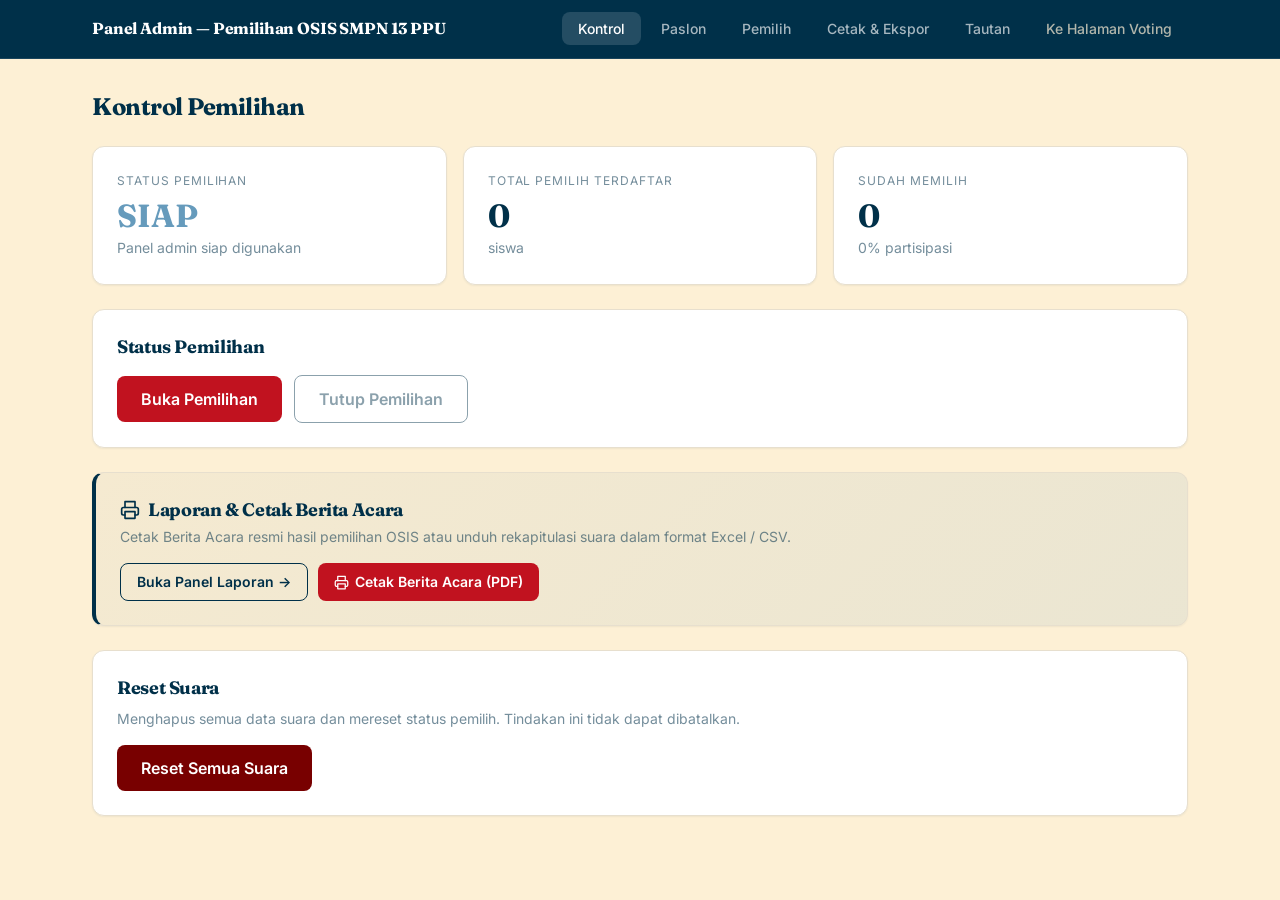
==== admin.html @ a39cbda6 "feat: inisialisasi aplikasi E-Voting OSIS SMPN 13 PPU lengkap dengan fitur voting, quick count, anal" ====
<!DOCTYPE html>
<html lang="id">
<head>
  <meta charset="UTF-8" />
  <meta name="viewport" content="width=device-width, initial-scale=1.0" />
  <title>Panel Admin — Pemilihan OSIS SMPN 13 PPU</title>
  <meta name="description" content="Panel administrasi pemilihan Ketua OSIS SMPN 13 Penajam Paser Utara." />
  <link rel="stylesheet" href="css/main.css" />
  <style>
    /* ── Layout Admin ── */
    body { background: var(--color-papaya-whip); }

    /* Login */
    .login-page { display: none !important; }

    /* App Shell */
    .admin-shell { display: flex; flex-direction: column; min-height: 100vh; }
    .admin-shell.active { display: flex; }

    /* Topbar */
    .topbar {
      position: sticky;
      top: 0;
      background: var(--color-deep-space);
      color: #ffffff;
      z-index: 100;
      border-bottom: 1px solid rgba(255,255,255,0.10);
    }
    .topbar-inner {
      display: flex;
      align-items: center;
      justify-content: space-between;
      gap: 16px;
      padding: 0 32px;
      max-width: 1160px;
      margin: 0 auto;
    }
    .topbar-brand {
      font-family: var(--font-display);
      font-size: 16px;
      font-weight: 700;
      color: #ffffff;
      letter-spacing: -0.01em;
      white-space: nowrap;
      padding: 16px 0;
    }
    .topbar-nav {
      display: flex;
      align-items: center;
      gap: 4px;
      overflow-x: auto;
      -webkit-overflow-scrolling: touch;
      scrollbar-width: none;
    }
    .topbar-nav::-webkit-scrollbar { display: none; }

    .nav-tab {
      background: none;
      border: none;
      color: rgba(255,255,255,0.65);
      font-family: var(--font-body);
      font-size: var(--text-small);
      font-weight: 500;
      padding: 8px 16px;
      cursor: pointer;
      border-radius: var(--radius-input);
      white-space: nowrap;
      transition: color var(--transition-micro), background var(--transition-micro);
    }
    .nav-tab:hover { color: #ffffff; background: rgba(255,255,255,0.08); }
    .nav-tab.active { color: #ffffff; background: rgba(255,255,255,0.14); }
    .nav-tab.tab-danger { color: rgba(253,240,213,0.70); }
    .nav-tab.tab-danger:hover { color: #fdf0d5; background: rgba(120,0,0,0.40); }

    /* Content */
    .admin-content { flex: 1; padding: 32px 32px; max-width: 1160px; margin: 0 auto; width: 100%; }

    /* Panel Tab */
    .tab-panel { display: none; }
    .tab-panel.active { display: block; animation: card-in 300ms forwards; }

    /* ── Tab Kontrol ── */
    .stat-row { display: grid; grid-template-columns: repeat(3, 1fr); gap: 16px; margin-bottom: 24px; }
    .control-row { display: grid; grid-template-columns: 1fr auto; gap: 16px; align-items: start; }
    .election-toggle-card { display: flex; align-items: center; gap: 12px; }

    /* ── Tab Paslon ── */
    .section-header { display: flex; align-items: center; justify-content: space-between; margin-bottom: 20px; }
    .candidate-row-card {
      display: flex;
      align-items: center;
      gap: 16px;
      padding: 16px;
      background: var(--color-surface);
      border: 1px solid var(--color-border);
      border-radius: var(--radius-card);
      margin-bottom: 12px;
    }
    .candidate-row-info { flex: 1; min-width: 0; }
    .candidate-row-name { font-weight: 600; color: var(--color-deep-space); }
    .candidate-row-sub { font-size: var(--text-small); color: rgba(0,48,73,0.60); }
    .candidate-row-vision { font-size: var(--text-small); color: rgba(0,48,73,0.70); margin-top: 4px; overflow: hidden; text-overflow: ellipsis; white-space: nowrap; max-width: 400px; }
    .candidate-row-actions { display: flex; gap: 8px; flex-shrink: 0; }

    /* ── Tab Pemilih & Custom Uploader ── */
    .import-card { margin-bottom: 24px; }
    .upload-dropzone {
      border: 2px dashed rgba(0, 48, 73, 0.25);
      border-radius: var(--radius-card);
      background: rgba(253, 240, 213, 0.35);
      padding: 32px 24px;
      text-align: center;
      cursor: pointer;
      position: relative;
      transition: all var(--transition-micro);
    }
    .upload-dropzone:hover, .upload-dropzone.drag-over {
      border-color: var(--color-steel-blue);
      background: rgba(102, 155, 188, 0.12);
      transform: translateY(-2px);
      box-shadow: 0 6px 18px rgba(0, 48, 73, 0.06);
    }
    .upload-icon-circle {
      width: 58px;
      height: 58px;
      margin: 0 auto 14px;
      border-radius: 50%;
      background: rgba(102, 155, 188, 0.20);
      display: flex;
      align-items: center;
      justify-content: center;
      color: var(--color-deep-space);
      transition: transform var(--transition-micro), background var(--transition-micro), color var(--transition-micro);
    }
    .upload-dropzone:hover .upload-icon-circle {
      transform: scale(1.08);
      background: var(--color-deep-space);
      color: #ffffff;
    }
    .upload-title {
      font-size: var(--text-body);
      font-weight: 600;
      color: var(--color-deep-space);
      margin-bottom: 4px;
    }
    .upload-subtitle {
      font-size: var(--text-small);
      color: rgba(0, 48, 73, 0.65);
      margin-bottom: 16px;
    }
    .format-pills {
      display: inline-flex;
      align-items: center;
      justify-content: center;
      gap: 6px;
      margin-top: 14px;
      flex-wrap: wrap;
    }
    .format-pill {
      font-size: 11px;
      font-weight: 600;
      letter-spacing: 0.04em;
      padding: 3px 10px;
      border-radius: 20px;
      background: rgba(0, 48, 73, 0.08);
      color: var(--color-deep-space);
      display: inline-flex;
      align-items: center;
      gap: 4px;
    }
    .format-pill.excel {
      background: rgba(30, 107, 58, 0.14);
      color: var(--color-success-text);
      border: 1px solid rgba(30, 107, 58, 0.25);
    }
    .format-pill.csv {
      background: rgba(102, 155, 188, 0.18);
      color: var(--color-deep-space);
      border: 1px solid rgba(102, 155, 188, 0.35);
    }
    .file-selected-card {
      display: none;
      align-items: center;
      justify-content: space-between;
      gap: 16px;
      padding: 16px 20px;
      background: #ffffff;
      border: 1.5px solid var(--color-steel-blue);
      border-radius: var(--radius-card);
      margin-top: 16px;
      box-shadow: 0 4px 14px rgba(0, 48, 73, 0.06);
      animation: card-in 200ms ease;
      flex-wrap: wrap;
    }
    .file-selected-card.active {
      display: flex;
    }
    .file-meta-group {
      display: flex;
      align-items: center;
      gap: 14px;
      min-width: 0;
      text-align: left;
    }
    .file-icon-avatar {
      width: 44px;
      height: 44px;
      border-radius: 10px;
      background: rgba(30, 107, 58, 0.15);
      color: #1e6b3a;
      display: flex;
      align-items: center;
      justify-content: center;
      flex-shrink: 0;
    }
    .file-name-label {
      font-weight: 600;
      font-size: var(--text-small);
      color: var(--color-deep-space);
      word-break: break-all;
    }
    .file-detail-sub {
      font-size: var(--text-micro);
      color: rgba(0, 48, 73, 0.60);
      margin-top: 2px;
    }
    .file-actions {
      display: flex;
      align-items: center;
      gap: 10px;
    }
    .template-box {
      display: flex;
      align-items: center;
      justify-content: space-between;
      gap: 14px;
      padding: 12px 18px;
      background: rgba(102, 155, 188, 0.12);
      border-radius: var(--radius-input);
      border-left: 4px solid var(--color-steel-blue);
      margin-bottom: 18px;
      flex-wrap: wrap;
    }
    .template-desc {
      font-size: var(--text-small);
      color: var(--color-deep-space);
    }
    .template-desc code {
      background: rgba(0, 48, 73, 0.08);
      padding: 2px 6px;
      border-radius: 4px;
      font-size: 13px;
      font-weight: 600;
    }
    .search-row { display: flex; gap: 12px; align-items: center; margin-bottom: 16px; }
    .search-input-wrap { flex: 1; }

    /* ── Tab Tautan ── */
    .links-grid { display: grid; grid-template-columns: 1fr 1fr; gap: 20px; }
    .link-card { text-decoration: none; color: inherit; transition: transform var(--transition-micro), border-color var(--transition-micro); }
    .link-card:hover { transform: translateY(-2px); border-color: var(--color-steel-blue); }
    .link-card-title { font-family: var(--font-display); font-size: var(--text-h3); font-weight: 700; margin-bottom: 8px; }
    .link-card-desc { font-size: var(--text-small); color: rgba(0,48,73,0.65); }

    /* ── Dialog Form Paslon ── */
    .dialog-form { max-width: 520px; }
    .form-grid { display: grid; grid-template-columns: 1fr 1fr; gap: 14px; }
    .col-span-2 { grid-column: span 2; }
    textarea.input { resize: vertical; min-height: 70px; }

    /* ── Foto Paslon Uploader & Kompresi ── */
    .photo-uploader-box {
      border: 1.5px dashed var(--color-border);
      border-radius: var(--radius-input);
      background: #faf8f5;
      padding: 10px;
      transition: border-color var(--transition-fast), background var(--transition-fast);
    }
    .photo-uploader-box.dragover {
      border-color: var(--color-molten-lava);
      background: rgba(120,0,0,0.05);
    }
    .photo-dropzone {
      display: flex;
      flex-direction: column;
      align-items: center;
      justify-content: center;
      gap: 4px;
      padding: 16px 12px;
      cursor: pointer;
      text-align: center;
      color: var(--color-deep-blue);
      border-radius: var(--radius-sm);
      transition: background var(--transition-fast);
    }
    .photo-dropzone:hover {
      background: rgba(0,48,73,0.04);
    }
    .photo-dropzone svg {
      color: var(--color-molten-lava);
      margin-bottom: 2px;
    }
    .photo-drop-text {
      font-size: var(--text-small);
      font-weight: 600;
    }
    .photo-drop-sub {
      font-size: var(--text-micro);
      color: rgba(0,48,73,0.60);
    }
    .photo-preview-card {
      display: flex;
      align-items: center;
      gap: 14px;
      padding: 4px;
    }
    .photo-preview-card.hidden {
      display: none;
    }
    #photo-preview-img {
      width: 74px;
      height: 74px;
      object-fit: cover;
      border-radius: var(--radius-sm);
      border: 1.5px solid var(--color-border);
      background: #ffffff;
      flex-shrink: 0;
    }
    .photo-preview-info {
      display: flex;
      flex-direction: column;
      gap: 3px;
      flex: 1;
      min-width: 0;
    }
    .photo-preview-badge {
      display: inline-block;
      align-self: flex-start;
      font-size: 11px;
      font-weight: 700;
      color: var(--color-deep-blue);
      background: rgba(102,155,188,0.22);
      padding: 2px 7px;
      border-radius: 4px;
    }
    .photo-preview-sub {
      font-size: 11px;
      color: rgba(0,48,73,0.65);
    }
    .photo-preview-btns {
      display: flex;
      gap: 8px;
      margin-top: 4px;
    }

    /* Bulk Action Bar */
    .bulk-action-bar {
      display: flex;
      align-items: center;
      justify-content: space-between;
      gap: 12px;
      padding: 10px 16px;
      background: rgba(193, 18, 31, 0.08);
      border: 1px solid rgba(193, 18, 31, 0.25);
      border-radius: var(--radius-input);
      margin-bottom: 14px;
      animation: card-in 200ms ease;
      flex-wrap: wrap;
    }
    .bulk-action-bar.hidden {
      display: none !important;
    }
    .bulk-action-info {
      display: flex;
      align-items: center;
      gap: 8px;
      font-size: var(--text-small);
      color: var(--color-deep-space);
      font-weight: 500;
    }
    .bulk-count-badge {
      background: var(--color-brick-red);
      color: #ffffff;
      font-weight: 700;
      font-size: 11px;
      padding: 2px 8px;
      border-radius: 12px;
    }
    .bulk-action-btns {
      display: flex;
      align-items: center;
      gap: 8px;
    }

    /* Sortable Columns */
    th.sortable {
      cursor: pointer;
      user-select: none;
      transition: background 150ms ease, color 150ms ease;
      white-space: nowrap;
    }
    th.sortable:hover {
      background: rgba(0, 48, 73, 0.06);
      color: var(--color-brick-red);
    }
    .sort-icon {
      display: inline-block;
      margin-left: 4px;
      font-size: 11px;
      opacity: 0.45;
      transition: opacity 150ms ease, transform 150ms ease;
    }
    th.sortable:hover .sort-icon {
      opacity: 0.85;
    }
    th.sort-active {
      color: var(--color-brick-red);
      background: rgba(193, 18, 31, 0.05);
    }
    th.sort-active .sort-icon {
      opacity: 1;
      font-weight: bold;
    }

    /* Checkbox Styles in Table */
    .th-checkbox, .td-checkbox {
      width: 44px;
      text-align: center;
      padding: 10px 8px !important;
    }
    .voter-row-checkbox {
      width: 16px;
      height: 16px;
      cursor: pointer;
      accent-color: var(--color-brick-red);
      vertical-align: middle;
    }
    #check-all-voters {
      width: 16px;
      height: 16px;
      cursor: pointer;
      accent-color: var(--color-brick-red);
      vertical-align: middle;
    }
    tr.selected-row {
      background-color: rgba(193, 18, 31, 0.06) !important;
    }

    @media (max-width: 768px) {
      .topbar-inner { padding: 0 16px; }
      .admin-content { padding: 20px 16px; }
      .stat-row { grid-template-columns: 1fr; }
      .control-row { grid-template-columns: 1fr; }
      .links-grid { grid-template-columns: 1fr; }
      .form-grid { grid-template-columns: 1fr; }
      .col-span-2 { grid-column: span 1; }
    }

    /* ── Tab Laporan & Cetak ── */
    .export-options-grid {
      display: grid;
      grid-template-columns: repeat(3, 1fr);
      gap: 16px;
    }
    .export-card {
      background: var(--color-surface);
      border: 1px solid var(--color-border);
      border-radius: var(--radius-card);
      padding: 20px;
      display: flex;
      flex-direction: column;
      gap: 14px;
      transition: transform var(--transition-micro), border-color var(--transition-micro), box-shadow var(--transition-micro);
    }
    .export-card:hover {
      transform: translateY(-2px);
      border-color: var(--color-steel-blue);
      box-shadow: 0 4px 14px rgba(0,48,73,0.07);
    }
    .export-card-icon {
      width: 44px;
      height: 44px;
      border-radius: 10px;
      display: flex;
      align-items: center;
      justify-content: center;
      flex-shrink: 0;
    }
    .export-card-content {
      display: flex;
      flex-direction: column;
      flex: 1;
    }
    .export-card-content h4 {
      font-family: var(--font-display);
      font-size: 16px;
      font-weight: 700;
      color: var(--color-deep-space);
      margin-bottom: 6px;
    }
    .export-card-content p {
      font-size: var(--text-micro);
      color: rgba(0,48,73,0.68);
      line-height: 1.45;
      margin-bottom: 14px;
    }
    .export-card-actions {
      display: flex;
      gap: 8px;
      flex-wrap: wrap;
      margin-top: auto;
    }

    /* Dokumen Berita Acara (Screen Preview) */
    .berita-acara-paper {
      background: #ffffff;
      color: #111111;
      max-width: 860px;
      margin: 0 auto 40px auto;
      padding: 48px 56px;
      border-radius: 4px;
      box-shadow: 0 8px 30px rgba(0,48,73,0.12), 0 1px 4px rgba(0,0,0,0.06);
      border: 1px solid #e2dac9;
      font-family: 'Times New Roman', Times, serif;
      line-height: 1.45;
      font-size: 13.5px;
    }

    /* Kop Surat */
    .doc-kop {
      display: flex;
      align-items: center;
      gap: 18px;
      padding-bottom: 12px;
      border-bottom: 3px double #111111;
      margin-bottom: 22px;
      text-align: center;
    }
    .doc-kop-logo {
      width: 72px;
      height: 72px;
      flex-shrink: 0;
      display: flex;
      align-items: center;
      justify-content: center;
    }
    .doc-kop-logo svg {
      width: 100%;
      height: 100%;
      color: #003049;
    }
    .doc-kop-text {
      flex: 1;
    }
    .doc-kop-text h5 {
      font-size: 12.5px;
      font-weight: 700;
      letter-spacing: 0.05em;
      margin: 0;
      text-transform: uppercase;
      font-family: inherit;
    }
    .doc-kop-text h4 {
      font-size: 13.5px;
      font-weight: 700;
      letter-spacing: 0.05em;
      margin: 2px 0;
      text-transform: uppercase;
      font-family: inherit;
    }
    .doc-kop-text h3 {
      font-size: 17px;
      font-weight: 800;
      letter-spacing: 0.03em;
      margin: 2px 0;
      text-transform: uppercase;
      font-family: inherit;
    }
    .doc-kop-text p {
      font-size: 11px;
      margin: 2px 0 0 0;
      font-style: italic;
    }

    .doc-title-block {
      text-align: center;
      margin-bottom: 22px;
    }
    .doc-title-block h2 {
      font-size: 15.5px;
      font-weight: 800;
      text-transform: uppercase;
      margin: 0 0 4px 0;
      letter-spacing: 0.02em;
      text-decoration: underline;
      font-family: inherit;
    }
    .doc-title-block p {
      font-size: 12px;
      margin: 0;
      color: #222222;
      font-weight: 600;
    }

    .doc-narrative {
      text-align: justify;
      margin-bottom: 16px;
      text-indent: 32px;
    }

    .doc-section-heading {
      font-size: 13px;
      font-weight: 700;
      text-transform: uppercase;
      margin: 18px 0 8px 0;
      padding-bottom: 3px;
      border-bottom: 1px solid #cccccc;
      letter-spacing: 0.02em;
    }

    /* Tabel Resmi Dokumen */
    .doc-table {
      width: 100%;
      border-collapse: collapse;
      margin: 8px 0 16px 0;
      font-size: 12.5px;
    }
    .doc-table th, .doc-table td {
      border: 1px solid #333333;
      padding: 6px 10px;
      vertical-align: middle;
    }
    .doc-table th {
      background-color: #f2f2f2;
      font-weight: 700;
      text-align: center;
      text-transform: uppercase;
      font-size: 11px;
      letter-spacing: 0.02em;
    }
    .doc-table tr.highlight-winner {
      background-color: #f9f6e8;
      font-weight: 600;
    }

    /* Kotak Paslon Terpilih */
    .doc-winner-box {
      border: 2px solid #111111;
      padding: 12px 18px;
      background: #faf8f5;
      margin: 16px 0;
      text-align: center;
      border-radius: 4px;
    }
    .doc-winner-title {
      font-size: 12px;
      font-weight: 700;
      text-transform: uppercase;
      letter-spacing: 0.04em;
      color: #333333;
      margin-bottom: 4px;
    }
    .doc-winner-name {
      font-size: 16px;
      font-weight: 800;
      text-transform: uppercase;
      color: #000000;
      margin-bottom: 2px;
    }
    .doc-winner-sub {
      font-size: 13px;
      color: #333333;
    }

    /* Tanda Tangan */
    .doc-signatures {
      margin-top: 24px;
      page-break-inside: avoid;
      break-inside: avoid;
    }
    .doc-sig-date {
      text-align: right;
      margin-bottom: 18px;
      font-size: 13px;
    }
    .doc-sig-grid {
      display: grid;
      grid-template-columns: repeat(2, 1fr);
      gap: 24px;
      text-align: center;
      margin-bottom: 24px;
    }
    .doc-sig-box {
      display: flex;
      flex-direction: column;
      align-items: center;
    }
    .doc-sig-role {
      font-size: 12px;
      font-weight: 600;
      min-height: 32px;
    }
    .doc-sig-space {
      height: 65px;
    }
    .doc-sig-name {
      font-size: 12.5px;
      font-weight: 700;
      border-bottom: 1px solid #111111;
      display: inline-block;
      padding-bottom: 2px;
      min-width: 170px;
    }
    .doc-sig-nip {
      font-size: 11px;
      margin-top: 2px;
    }
    .doc-saksi-grid {
      display: grid;
      grid-template-columns: repeat(3, 1fr);
      gap: 16px;
      text-align: center;
      margin-top: 10px;
    }

    @media (max-width: 900px) {
      .export-options-grid { grid-template-columns: 1fr; }
      .berita-acara-paper { padding: 24px 20px; }
      .doc-saksi-grid { grid-template-columns: 1fr; }
    }

    /* ── PRINT MEDIA QUERY ── */
    @media print {
      @page {
        size: A4 portrait;
        margin: 12mm 15mm 15mm 15mm;
      }
      body {
        background: #ffffff !important;
        margin: 0 !important;
        padding: 0 !important;
        color: #000000 !important;
        font-size: 11pt !important;
      }
      /* Sembunyikan elemen shell admin & tombol saat mencetak */
      .topbar,
      .toast-container,
      .overlay,
      .no-print,
      .admin-content > .tab-panel:not(#tab-laporan),
      #tab-laporan > *:not(#berita-acara-wrapper) {
        display: none !important;
      }
      .admin-shell, .admin-content, #tab-laporan, #berita-acara-wrapper {
        display: block !important;
        padding: 0 !important;
        margin: 0 !important;
        width: 100% !important;
        max-width: 100% !important;
        box-shadow: none !important;
        border: none !important;
        background: transparent !important;
      }
      .berita-acara-paper {
        box-shadow: none !important;
        border: none !important;
        padding: 0 !important;
        margin: 0 !important;
        width: 100% !important;
        max-width: 100% !important;
        background: #ffffff !important;
        color: #000000 !important;
      }
      .doc-table {
        border-collapse: collapse !important;
        width: 100% !important;
      }
      .doc-table th, .doc-table td {
        border: 1px solid #000000 !important;
        color: #000000 !important;
      }
      .page-break-avoid {
        break-inside: avoid !important;
        page-break-inside: avoid !important;
      }
    }
  </style>
</head>
<body>

  <!-- ===== ADMIN SHELL (LANGSUNG AKTIF) ===== -->
  <div class="admin-shell active" id="admin-shell">

    <!-- Topbar -->
    <nav class="topbar" aria-label="Navigasi panel admin">
      <div class="topbar-inner">
        <span class="topbar-brand">Panel Admin — Pemilihan OSIS SMPN 13 PPU</span>
        <div class="topbar-nav" role="tablist" aria-label="Tab navigasi">
          <button class="nav-tab active" role="tab" data-tab="kontrol" aria-selected="true" id="tab-btn-kontrol">Kontrol</button>
          <button class="nav-tab" role="tab" data-tab="paslon" aria-selected="false" id="tab-btn-paslon">Paslon</button>
          <button class="nav-tab" role="tab" data-tab="pemilih" aria-selected="false" id="tab-btn-pemilih">Pemilih</button>
          <button class="nav-tab" role="tab" data-tab="laporan" aria-selected="false" id="tab-btn-laporan">Cetak &amp; Ekspor</button>
          <button class="nav-tab" role="tab" data-tab="tautan" aria-selected="false" id="tab-btn-tautan">Tautan</button>
          <a href="index.html" class="nav-tab tab-danger" id="btn-back-voting" style="text-decoration:none;">Ke Halaman Voting</a>
        </div>
      </div>
    </nav>

    <!-- Konten -->
    <main class="admin-content">

      <!-- ── TAB KONTROL ── -->
      <div class="tab-panel active" id="tab-kontrol" role="tabpanel" aria-labelledby="tab-btn-kontrol">
        <h2 style="margin-bottom: 24px;">Kontrol Pemilihan</h2>

        <!-- Stat Row -->
        <div class="stat-row">
          <div class="stat-card stagger-item">
            <p class="stat-label">Status Pemilihan</p>
            <p class="stat-value" id="stat-status">—</p>
            <p class="stat-sub" id="stat-status-sub"></p>
          </div>
          <div class="stat-card stagger-item">
            <p class="stat-label">Total Pemilih Terdaftar</p>
            <p class="stat-value font-numeric" id="stat-total-voters">—</p>
            <p class="stat-sub">siswa</p>
          </div>
          <div class="stat-card stagger-item">
            <p class="stat-label">Sudah Memilih</p>
            <p class="stat-value font-numeric" id="stat-voted">—</p>
            <p class="stat-sub" id="stat-participation"></p>
          </div>
        </div>

        <!-- Kontrol Tombol -->
        <div class="card mb-6">
          <h3 style="margin-bottom: 16px;">Status Pemilihan</h3>
          <div class="election-toggle-card">
            <button class="btn btn-primary" id="btn-buka" aria-label="Buka pemilihan" disabled>Buka Pemilihan</button>
            <button class="btn btn-secondary" id="btn-tutup" aria-label="Tutup pemilihan" disabled>Tutup Pemilihan</button>
          </div>
        </div>

        <!-- Cetak & Ekspor Cepat -->
        <div class="card mb-6" style="background: linear-gradient(135deg, rgba(0,48,73,0.03) 0%, rgba(102,155,188,0.12) 100%); border-left: 4px solid var(--color-deep-space);">
          <div style="display: flex; justify-content: space-between; align-items: center; flex-wrap: wrap; gap: 16px;">
            <div>
              <h3 style="margin-bottom: 4px; display: flex; align-items: center; gap: 8px;">
                <svg width="20" height="20" viewBox="0 0 24 24" fill="none" stroke="currentColor" stroke-width="2" stroke-linecap="round" stroke-linejoin="round"><path d="M6 9V2h12v7"></path><path d="M6 18H4a2 2 0 0 1-2-2v-5a2 2 0 0 1 2-2h16a2 2 0 0 1 2 2v5a2 2 0 0 1-2 2h-2"></path><path d="M6 14h12v8H6z"></path></svg>
                Laporan &amp; Cetak Berita Acara
              </h3>
              <p class="text-small text-muted" style="margin: 0;">Cetak Berita Acara resmi hasil pemilihan OSIS atau unduh rekapitulasi suara dalam format Excel / CSV.</p>
            </div>
            <div style="display: flex; gap: 10px; flex-wrap: wrap;">
              <button class="btn btn-secondary btn-sm" id="btn-quick-goto-laporan" type="button" style="display: inline-flex; align-items: center; gap: 6px;">
                <span>Buka Panel Laporan &rarr;</span>
              </button>
              <button class="btn btn-primary btn-sm" id="btn-quick-print" type="button" style="display: inline-flex; align-items: center; gap: 6px;">
                <svg width="15" height="15" viewBox="0 0 24 24" fill="none" stroke="currentColor" stroke-width="2" stroke-linecap="round" stroke-linejoin="round"><polyline points="6 9 6 2 18 2 18 9"></polyline><path d="M6 18H4a2 2 0 0 1-2-2v-5a2 2 0 0 1 2-2h16a2 2 0 0 1 2 2v5a2 2 0 0 1-2 2h-2"></path><rect x="6" y="14" width="12" height="8"></rect></svg>
                <span>Cetak Berita Acara (PDF)</span>
              </button>
            </div>
          </div>
        </div>

        <!-- Reset Suara -->
        <div class="card">
          <h3 style="margin-bottom: 8px;">Reset Suara</h3>
          <p class="text-small text-muted mb-4">Menghapus semua data suara dan mereset status pemilih. Tindakan ini tidak dapat dibatalkan.</p>
          <button class="btn btn-danger" id="btn-reset-votes" aria-label="Reset semua suara">Reset Semua Suara</button>
        </div>
      </div>

      <!-- ── TAB PASLON ── -->
      <div class="tab-panel" id="tab-paslon" role="tabpanel" aria-labelledby="tab-btn-paslon">
        <div class="section-header">
          <h2>Pasangan Calon</h2>
          <button class="btn btn-primary" id="btn-add-candidate" aria-label="Tambah paslon baru">+ Tambah Paslon</button>
        </div>
        <div id="candidates-list" aria-label="Daftar pasangan calon">
          <p class="text-muted text-small">Memuat...</p>
        </div>
      </div>

      <!-- ── TAB PEMILIH ── -->
      <div class="tab-panel" id="tab-pemilih" role="tabpanel" aria-labelledby="tab-btn-pemilih">
        <h2 style="margin-bottom: 20px;">Data Pemilih (DPT)</h2>

        <!-- Kotak Template & Ketentuan Format -->
        <div class="template-box">
          <div class="template-desc">
            <strong>Format Kolom Berkas:</strong> <code>nisn</code>, <code>nama</code>, <code>kelas</code>, <code>jenis kelamin</code>, <code>agama</code>
            <div style="font-size: var(--text-micro); color: rgba(0,48,73,0.70); margin-top: 3px;">
              Mendukung berkas Microsoft Excel (.xlsx, .xls) dan CSV. Baris pertama berisi judul kolom.
            </div>
          </div>
          <button type="button" class="btn btn-secondary btn-sm" id="btn-download-template" style="display:inline-flex; align-items:center; gap:6px;">
            <svg width="15" height="15" viewBox="0 0 24 24" fill="none" stroke="currentColor" stroke-width="2" stroke-linecap="round" stroke-linejoin="round"><path d="M21 15v4a2 2 0 0 1-2 2H5a2 2 0 0 1-2-2v-4"/><polyline points="7 10 12 15 17 10"/><line x1="12" y1="15" x2="12" y2="3"/></svg>
            Unduh Format Contoh (.xlsx)
          </button>
        </div>

        <!-- Import Card & Dropzone -->
        <div class="card import-card">
          <h3 style="margin-bottom: 12px;">Unggah Berkas Pemilih</h3>
          
          <input type="file" id="voter-file-input" accept=".xlsx, .xls, .csv, application/vnd.openxmlformats-officedocument.spreadsheetml.sheet, application/vnd.ms-excel, text/csv" style="display: none;" />

          <div class="upload-dropzone" id="upload-dropzone" tabindex="0" role="button" aria-label="Area unggah berkas pemilih">
            <div class="upload-icon-circle">
              <svg width="28" height="28" viewBox="0 0 24 24" fill="none" stroke="currentColor" stroke-width="2" stroke-linecap="round" stroke-linejoin="round">
                <path d="M21 15v4a2 2 0 0 1-2 2H5a2 2 0 0 1-2-2v-4"/>
                <polyline points="17 8 12 3 7 8"/>
                <line x1="12" y1="3" x2="12" y2="15"/>
              </svg>
            </div>
            <p class="upload-title">Tarik &amp; Lepas Berkas Excel atau CSV di Sini</p>
            <p class="upload-subtitle">atau klik tombol di bawah untuk memilih berkas dari perangkat Anda</p>
            
            <button type="button" class="btn btn-primary btn-sm" id="btn-browse-trigger" style="pointer-events: auto;">
              Pilih Berkas Excel / CSV
            </button>

            <div class="format-pills">
              <span class="format-pill excel">
                <svg width="12" height="12" viewBox="0 0 24 24" fill="none" stroke="currentColor" stroke-width="2.5"><rect x="3" y="3" width="18" height="18" rx="2"/><path d="M9 3v18"/><path d="M3 9h18"/><path d="M3 15h18"/></svg>
                .XLSX
              </span>
              <span class="format-pill excel">
                <svg width="12" height="12" viewBox="0 0 24 24" fill="none" stroke="currentColor" stroke-width="2.5"><rect x="3" y="3" width="18" height="18" rx="2"/><path d="M9 3v18"/><path d="M3 9h18"/><path d="M3 15h18"/></svg>
                .XLS
              </span>
              <span class="format-pill csv">
                <svg width="12" height="12" viewBox="0 0 24 24" fill="none" stroke="currentColor" stroke-width="2.5"><path d="M14 2H6a2 2 0 0 0-2 2v16a2 2 0 0 0 2 2h12a2 2 0 0 0 2-2V8z"/><polyline points="14 2 14 8 20 8"/></svg>
                .CSV
              </span>
            </div>
          </div>

          <!-- File Info Card (Setelah file dipilih) -->
          <div class="file-selected-card" id="file-selected-card" style="flex-direction: column; align-items: stretch;">
            <div style="display: flex; align-items: center; justify-content: space-between; gap: 16px; flex-wrap: wrap;">
              <div class="file-meta-group">
                <div class="file-icon-avatar" id="file-icon-avatar">
                  <svg width="24" height="24" viewBox="0 0 24 24" fill="none" stroke="currentColor" stroke-width="2" stroke-linecap="round" stroke-linejoin="round">
                    <path d="M14 2H6a2 2 0 0 0-2 2v16a2 2 0 0 0 2 2h12a2 2 0 0 0 2-2V8z"></path>
                    <polyline points="14 2 14 8 20 8"></polyline>
                    <line x1="8" y1="13" x2="16" y2="13"></line>
                    <line x1="8" y1="17" x2="16" y2="17"></line>
                  </svg>
                </div>
                <div>
                  <p class="file-name-label" id="file-name-label">daftar_siswa.xlsx</p>
                  <p class="file-detail-sub" id="file-detail-sub">0 KB • 0 baris pemilih terdeteksi</p>
                </div>
              </div>
              <div class="file-actions">
                <button type="button" class="btn btn-secondary btn-sm" id="btn-cancel-file">Batal</button>
                <button type="button" class="btn btn-primary btn-sm" id="btn-do-import">Mulai Impor Data</button>
              </div>
            </div>

            <!-- Tabel Pratinjau 3 Baris Pertama -->
            <div class="file-preview-wrap" id="file-preview-wrap" style="margin-top: 14px; width: 100%; overflow-x: auto; display: none;">
              <p style="font-size: 11.5px; font-weight: 600; color: var(--color-deep-space); margin-bottom: 6px;">Pratinjau Data yang Terbaca (3 Baris Pertama):</p>
              <table style="width: 100%; font-size: 12px; background: rgba(253, 240, 213, 0.5); border-radius: 6px; border-collapse: collapse; border: 1px solid var(--color-border);">
                <thead>
                  <tr style="background: rgba(0, 48, 73, 0.08); text-align: left; color: var(--color-deep-space);">
                    <th style="padding: 6px 10px; font-weight: 600;">NISN</th>
                    <th style="padding: 6px 10px; font-weight: 600;">Nama</th>
                    <th style="padding: 6px 10px; font-weight: 600;">Kelas</th>
                    <th style="padding: 6px 10px; font-weight: 600;">Jenis Kelamin</th>
                    <th style="padding: 6px 10px; font-weight: 600;">Agama</th>
                  </tr>
                </thead>
                <tbody id="file-preview-tbody"></tbody>
              </table>
            </div>
          </div>

          <div id="import-status" style="margin-top: 14px; font-size: var(--text-small);"></div>
        </div>

        <!-- Daftar Pemilih -->
        <div class="card">
          <div class="search-row" style="display: flex; gap: 12px; flex-wrap: wrap; align-items: center; margin-bottom: 16px;">
            <div class="search-input-wrap" style="flex: 1; min-width: 220px;">
              <input type="search" class="input" id="voter-search" placeholder="Cari NISN, nama, kelas, atau agama..." aria-label="Cari pemilih" style="font-size: var(--text-small);" />
            </div>
            <button class="btn btn-secondary btn-sm" id="btn-search" aria-label="Cari">Cari</button>

            <!-- Shorting Data Dropdown -->
            <div style="display: flex; align-items: center; gap: 8px;">
              <label for="voter-sort-select" style="font-size: 13px; font-weight: 600; color: var(--color-deep-space); white-space: nowrap;">Urutkan:</label>
              <select class="input input-sm" id="voter-sort-select" style="padding: 6px 12px; font-size: 13px; width: auto; min-width: 180px; border-radius: var(--radius-input);">
                <option value="name_asc">Nama (A &rarr; Z)</option>
                <option value="name_desc">Nama (Z &rarr; A)</option>
                <option value="class_asc">Kelas (Kecil &rarr; Besar)</option>
                <option value="class_desc">Kelas (Besar &rarr; Kecil)</option>
                <option value="nisn_asc">NISN (Kecil &rarr; Besar)</option>
                <option value="nisn_desc">NISN (Besar &rarr; Kecil)</option>
                <option value="status_notvoted">Belum Memilih Dahulu</option>
                <option value="status_voted">Sudah Memilih Dahulu</option>
              </select>
            </div>
          </div>

          <!-- Bulk Action Bar (Muncul saat ada checkbox terpilih) -->
          <div class="bulk-action-bar hidden" id="bulk-action-bar">
            <div class="bulk-action-info">
              <span class="bulk-count-badge" id="bulk-count-badge">0</span>
              <span id="bulk-info-text">data pemilih dipilih</span>
            </div>
            <div class="bulk-action-btns">
              <button type="button" class="btn btn-secondary btn-sm" id="btn-bulk-cancel">Batal Pilihan</button>
              <button type="button" class="btn btn-danger btn-sm" id="btn-bulk-delete-trigger" style="display: inline-flex; align-items: center; gap: 6px;">
                <svg width="14" height="14" viewBox="0 0 24 24" fill="none" stroke="currentColor" stroke-width="2" stroke-linecap="round" stroke-linejoin="round"><polyline points="3 6 5 6 21 6"></polyline><path d="M19 6v14a2 2 0 0 1-2 2H7a2 2 0 0 1-2-2V6m3 0V4a2 2 0 0 1 2-2h4a2 2 0 0 1 2 2v2"></path></svg>
                <span>Hapus Data Terpilih</span>
              </button>
            </div>
          </div>

          <div class="table-wrap">
            <table aria-label="Daftar pemilih DPT">
              <thead>
                <tr>
                  <th class="th-checkbox">
                    <input type="checkbox" id="check-all-voters" title="Pilih semua pemilih di halaman ini" aria-label="Pilih semua pemilih" />
                  </th>
                  <th scope="col" class="sortable" data-sort="nisn" title="Klik untuk mengurutkan berdasarkan NISN">
                    NISN <span class="sort-icon" id="icon-sort-nisn">↕</span>
                  </th>
                  <th scope="col" class="sortable sort-active" data-sort="name" title="Klik untuk mengurutkan berdasarkan Nama">
                    Nama Siswa <span class="sort-icon" id="icon-sort-name">▲</span>
                  </th>
                  <th scope="col" class="sortable" data-sort="class" title="Klik untuk mengurutkan berdasarkan Kelas">
                    Kelas <span class="sort-icon" id="icon-sort-class">↕</span>
                  </th>
                  <th scope="col" class="sortable" data-sort="gender" title="Klik untuk mengurutkan berdasarkan Jenis Kelamin">
                    Jenis Kelamin <span class="sort-icon" id="icon-sort-gender">↕</span>
                  </th>
                  <th scope="col" class="sortable" data-sort="religion" title="Klik untuk mengurutkan berdasarkan Agama">
                    Agama <span class="sort-icon" id="icon-sort-religion">↕</span>
                  </th>
                  <th scope="col" class="sortable" data-sort="status" title="Klik untuk mengurutkan berdasarkan Status Memilih">
                    Status <span class="sort-icon" id="icon-sort-status">↕</span>
                  </th>
                  <th scope="col" style="text-align: center;">Aksi</th>
                </tr>
              </thead>
              <tbody id="voters-tbody">
                <tr><td colspan="8" class="text-muted text-center" style="padding: 24px;">Memuat data...</td></tr>
              </tbody>
            </table>
          </div>

          <div class="pagination">
            <span class="pagination-info" id="voters-pagination-info"></span>
            <button class="btn btn-secondary btn-sm" id="btn-prev" aria-label="Halaman sebelumnya" disabled>Sebelumnya</button>
            <button class="btn btn-secondary btn-sm" id="btn-next" aria-label="Halaman berikutnya" disabled>Berikutnya</button>
          </div>
        </div>
      </div>

      <!-- ── TAB LAPORAN & CETAK ── -->
      <div class="tab-panel" id="tab-laporan" role="tabpanel" aria-labelledby="tab-btn-laporan">
        <div class="section-header" style="margin-bottom: 16px; flex-wrap: wrap; gap: 12px;">
          <div>
            <h2 style="margin-bottom: 4px;">Cetak &amp; Ekspor Hasil Pemilihan</h2>
            <p class="text-small text-muted" style="margin: 0;">Dokumentasi resmi Berita Acara Pemilihan dan berkas ekspor data pemilihan OSIS SMPN 13 Penajam Paser Utara.</p>
          </div>
          <div style="display: flex; gap: 8px; align-items: center; flex-wrap: wrap;">
            <button type="button" class="btn btn-secondary btn-sm" id="btn-refresh-laporan" title="Muat ulang data terbaru" style="display:inline-flex; align-items:center; gap:6px;">
              <svg width="14" height="14" viewBox="0 0 24 24" fill="none" stroke="currentColor" stroke-width="2" stroke-linecap="round" stroke-linejoin="round"><path d="M21.5 2v6h-6M2.5 22v-6h6M2 11.5a10 10 0 0 1 18.8-4.3M22 12.5a10 10 0 0 1-18.8 4.2"/></svg>
              <span>Segarkan Data</span>
            </button>
            <button type="button" class="btn btn-primary btn-sm" id="btn-trigger-print" style="display:inline-flex; align-items:center; gap:6px; background: var(--color-brick-red);">
              <svg width="15" height="15" viewBox="0 0 24 24" fill="none" stroke="currentColor" stroke-width="2" stroke-linecap="round" stroke-linejoin="round"><polyline points="6 9 6 2 18 2 18 9"></polyline><path d="M6 18H4a2 2 0 0 1-2-2v-5a2 2 0 0 1 2-2h16a2 2 0 0 1 2 2v5a2 2 0 0 1-2 2h-2"></path><rect x="6" y="14" width="12" height="8"></rect></svg>
              <span>Cetak Berita Acara (PDF)</span>
            </button>
          </div>
        </div>

        <!-- Kartu Pilihan Ekspor -->
        <div class="export-options-grid mb-6">
          <!-- Opsi 1: Cetak Berita Acara -->
          <div class="export-card">
            <div class="export-card-icon" style="background: rgba(193, 18, 31, 0.12); color: var(--color-brick-red);">
              <svg width="24" height="24" viewBox="0 0 24 24" fill="none" stroke="currentColor" stroke-width="2" stroke-linecap="round" stroke-linejoin="round"><polyline points="6 9 6 2 18 2 18 9"></polyline><path d="M6 18H4a2 2 0 0 1-2-2v-5a2 2 0 0 1 2-2h16a2 2 0 0 1 2 2v5a2 2 0 0 1-2 2h-2"></path><rect x="6" y="14" width="12" height="8"></rect></svg>
            </div>
            <div class="export-card-content">
              <h4>Berita Acara Resmi (PDF / Cetak)</h4>
              <p>Format standar kedinasan sekolah lengkap dengan Kop Surat, perolehan suara, rekapitulasi kelas &amp; kolom tanda tangan.</p>
              <div class="export-card-actions">
                <button type="button" class="btn btn-primary btn-sm" id="btn-print-doc" style="display:inline-flex; align-items:center; gap:6px;">
                  <svg width="14" height="14" viewBox="0 0 24 24" fill="none" stroke="currentColor" stroke-width="2"><polyline points="6 9 6 2 18 2 18 9"></polyline><path d="M6 18H4a2 2 0 0 1-2-2v-5a2 2 0 0 1 2-2h16a2 2 0 0 1 2 2v5a2 2 0 0 1-2 2h-2"></path><rect x="6" y="14" width="12" height="8"></rect></svg>
                  Cetak / Simpan PDF
                </button>
              </div>
            </div>
          </div>

          <!-- Opsi 2: Ekspor Excel Rekapitulasi -->
          <div class="export-card">
            <div class="export-card-icon" style="background: rgba(30, 107, 58, 0.12); color: #1e6b3a;">
              <svg width="24" height="24" viewBox="0 0 24 24" fill="none" stroke="currentColor" stroke-width="2"><rect x="3" y="3" width="18" height="18" rx="2"/><path d="M9 3v18"/><path d="M3 9h18"/><path d="M3 15h18"/></svg>
            </div>
            <div class="export-card-content">
              <h4>Rekapitulasi Suara (Excel .XLSX)</h4>
              <p>Buku kerja Excel multi-sheet berisi: Hasil Suara Paslon, Partisipasi Tiap Kelas, dan Demografi Gender Pemilih.</p>
              <div class="export-card-actions">
                <button type="button" class="btn btn-secondary btn-sm" id="btn-export-excel-rekap" style="color: #1e6b3a; border-color: rgba(30,107,58,0.35); font-weight: 600;">
                  Unduh Excel (.xlsx)
                </button>
                <button type="button" class="btn btn-secondary btn-sm" id="btn-export-csv-rekap">
                  Format .CSV
                </button>
              </div>
            </div>
          </div>

          <!-- Opsi 3: Ekspor DPT Pemilih -->
          <div class="export-card">
            <div class="export-card-icon" style="background: rgba(102, 155, 188, 0.15); color: var(--color-deep-space);">
              <svg width="24" height="24" viewBox="0 0 24 24" fill="none" stroke="currentColor" stroke-width="2"><path d="M17 21v-2a4 4 0 0 0-4-4H5a4 4 0 0 0-4 4v2"></path><circle cx="9" cy="7" r="4"></circle><path d="M23 21v-2a4 4 0 0 0-3-3.87"></path><path d="M16 3.13a4 4 0 0 1 0 7.75"></path></svg>
            </div>
            <div class="export-card-content">
              <h4>Daftar Pemilih Tetap (DPT)</h4>
              <p>Daftar seluruh siswa terdaftar: NISN, Nama, Kelas, Gender, Agama, Status Memilih, dan Waktu Memilih.</p>
              <div class="export-card-actions">
                <button type="button" class="btn btn-secondary btn-sm" id="btn-export-excel-dpt" style="color: var(--color-deep-space); border-color: rgba(0,48,73,0.35); font-weight: 600;">
                  Unduh DPT (.xlsx)
                </button>
                <button type="button" class="btn btn-secondary btn-sm" id="btn-export-csv-dpt">
                  Format .CSV
                </button>
              </div>
            </div>
          </div>
        </div>

        <!-- Pengaturan Identitas Berita Acara (Opsional untuk Penyesuaian Nama/NIP) -->
        <details class="card mb-6" style="padding: 16px 20px;">
          <summary style="cursor: pointer; font-weight: 600; font-size: var(--text-small); color: var(--color-steel-blue); display: flex; align-items: center; justify-content: space-between;">
            <span>⚙️ Sesuaikan Pejabat Penandatangan &amp; Nomor Surat Dokumen</span>
            <span style="font-size: 11px; font-weight: normal; color: rgba(0,48,73,0.6);">Klik untuk mengubah nama / NIP</span>
          </summary>
          <div style="margin-top: 14px; display: grid; grid-template-columns: repeat(2, 1fr); gap: 12px; font-size: 13px;">
            <div class="input-group">
              <label class="input-label" for="cfg-doc-nomor">Nomor Surat Berita Acara</label>
              <input type="text" id="cfg-doc-nomor" class="input input-sm" value="421.3 / 085 / OSIS-SMPN13 / X / 2026" />
            </div>
            <div class="input-group">
              <label class="input-label" for="cfg-doc-lokasi">Tempat Pelaksanaan</label>
              <input type="text" id="cfg-doc-lokasi" class="input input-sm" value="UPTD SMP Negeri 13 Penajam Paser Utara" />
            </div>
            <div class="input-group">
              <label class="input-label" for="cfg-doc-kepsek">Nama Kepala Sekolah</label>
              <input type="text" id="cfg-doc-kepsek" class="input input-sm" value="Drs. H. M. Syahrir, M.Pd." />
            </div>
            <div class="input-group">
              <label class="input-label" for="cfg-doc-nip-kepsek">NIP Kepala Sekolah</label>
              <input type="text" id="cfg-doc-nip-kepsek" class="input input-sm" value="19680512 199412 1 002" />
            </div>
            <div class="input-group">
              <label class="input-label" for="cfg-doc-pembina">Nama Pembina OSIS</label>
              <input type="text" id="cfg-doc-pembina" class="input input-sm" value="Bambang Sutejo, S.Pd." />
            </div>
            <div class="input-group">
              <label class="input-label" for="cfg-doc-nip-pembina">NIP / Jabatan Pembina</label>
              <input type="text" id="cfg-doc-nip-pembina" class="input input-sm" value="NIP. 19820315 200801 1 011" />
            </div>
            <div class="input-group col-span-2">
              <label class="input-label" for="cfg-doc-panitia">Nama Ketua Panitia Pemilihan Siswa</label>
              <input type="text" id="cfg-doc-panitia" class="input input-sm" value="Aura Kasih Ramadhani (Ketua Panitia Pemilihan)" />
            </div>
          </div>
        </details>

        <!-- Pratinjau Dokumen Berita Acara -->
        <div class="card mb-4" style="padding: 14px 20px; background: rgba(0,48,73,0.03); border: 1px dashed var(--color-border);">
          <div style="display: flex; justify-content: space-between; align-items: center; flex-wrap: wrap; gap: 8px;">
            <div style="font-weight: 600; font-size: var(--text-small); color: var(--color-deep-space); display: flex; align-items: center; gap: 8px;">
              <span style="display:inline-block; width:8px; height:8px; border-radius:50%; background:var(--color-brick-red);"></span>
              Pratinjau Dokumen Berita Acara (Siap Cetak / Export PDF)
            </div>
            <div class="text-micro text-muted">
              Dokumen otomatis disesuaikan dengan format A4 saat dicetak via browser (Ctrl+P / Tombol Cetak)
            </div>
          </div>
        </div>

        <div id="berita-acara-wrapper">
          <!-- Berita Acara Document Sheet -->
          <div class="berita-acara-paper" id="berita-acara-doc">
            <!-- Isi Berita Acara dinamis di-render oleh JavaScript -->
            <div style="text-align:center; padding: 40px; color: rgba(0,48,73,0.6);">
              Memuat data dokumen berita acara...
            </div>
          </div>
        </div>

      </div>

      <!-- ── TAB TAUTAN ── -->
      <div class="tab-panel" id="tab-tautan" role="tabpanel" aria-labelledby="tab-btn-tautan">
        <h2 style="margin-bottom: 20px;">Tautan Halaman</h2>
        <div class="links-grid">
          <a href="quickcount.html" target="_blank" rel="noopener" class="card link-card" aria-label="Buka halaman Quick Count">
            <p class="link-card-title">Quick Count Real-time</p>
            <p class="link-card-desc">Layar hasil sementara untuk ditampilkan di proyektor. Diperbarui otomatis setiap 3 detik.</p>
            <p style="margin-top: 12px; font-size: var(--text-small); color: var(--color-steel-blue);">Buka Quick Count &rarr;</p>
          </a>
          <a href="analytics.html" target="_blank" rel="noopener" class="card link-card" aria-label="Buka halaman Analitik">
            <p class="link-card-title">Dashboard Analitik</p>
            <p class="link-card-desc">Analisis mendalam: perolehan suara, partisipasi per kelas, dan tren suara per jam.</p>
            <p style="margin-top: 12px; font-size: var(--text-small); color: var(--color-steel-blue);">Buka Analitik &rarr;</p>
          </a>
        </div>
      </div>

    </main>
  </div>

  <!-- ===== DIALOG: RESET KONFIRMASI STEP 1 ===== -->
  <div class="overlay hidden" id="overlay-reset-1" role="dialog" aria-modal="true" aria-labelledby="reset1-title">
    <div class="dialog">
      <h2 class="dialog-title" id="reset1-title">Konfirmasi Reset</h2>
      <p class="dialog-body">Anda akan menghapus semua suara yang masuk dan mereset status semua pemilih. Tindakan ini tidak dapat dibatalkan.</p>
      <div class="dialog-actions">
        <button class="btn btn-secondary" id="btn-reset-cancel-1">Batal</button>
        <button class="btn btn-danger" id="btn-reset-next">Lanjutkan</button>
      </div>
    </div>
  </div>

  <!-- DIALOG: RESET KONFIRMASI STEP 2 -->
  <div class="overlay hidden" id="overlay-reset-2" role="dialog" aria-modal="true" aria-labelledby="reset2-title">
    <div class="dialog">
      <h2 class="dialog-title" id="reset2-title">Konfirmasi Akhir</h2>
      <p class="dialog-body">Apakah Anda yakin? Seluruh data suara akan dihapus secara permanen.</p>
      <div class="dialog-actions">
        <button class="btn btn-secondary" id="btn-reset-cancel-2">Batal</button>
        <button class="btn btn-danger" id="btn-reset-confirm">Ya, Reset Sekarang</button>
      </div>
    </div>
  </div>

  <!-- DIALOG: FORM PASLON -->
  <div class="overlay hidden" id="overlay-candidate-form" role="dialog" aria-modal="true" aria-labelledby="candidate-form-title">
    <div class="dialog dialog-form" style="max-width: 530px;">
      <h2 class="dialog-title" id="candidate-form-title">Tambah Paslon</h2>
      <form id="candidate-form" novalidate>
        <div class="form-grid mb-4">
          <div class="input-group">
            <label for="cf-number" class="input-label">Nomor Urut <span style="color: var(--color-brick-red)">*</span></label>
            <input type="number" id="cf-number" class="input" min="1" max="99" required placeholder="1" aria-label="Nomor urut paslon" />
          </div>
          <div class="input-group">
            <label for="cf-name" class="input-label">Nama Paslon <span style="font-weight:normal; font-size:var(--text-micro); color:rgba(0,48,73,0.5)">(Otomatis/Opsional)</span></label>
            <input type="text" id="cf-name" class="input" placeholder="Otomatis dari Ketua &amp; Wakil" aria-label="Nama paslon" />
          </div>
          <div class="input-group">
            <label for="cf-chairman" class="input-label">Nama Calon Ketua <span style="color: var(--color-brick-red)">*</span></label>
            <input type="text" id="cf-chairman" class="input" required placeholder="Nama Ketua" aria-label="Nama ketua" />
          </div>
          <div class="input-group">
            <label for="cf-vice" class="input-label">Nama Calon Wakil Ketua <span style="color: var(--color-brick-red)">*</span></label>
            <input type="text" id="cf-vice" class="input" required placeholder="Nama Wakil" aria-label="Nama wakil ketua" />
          </div>

          <!-- Upload Foto Paslon (Kompresi Otomatis Maks 100 KB) -->
          <div class="input-group col-span-2">
            <div style="display:flex; justify-content:space-between; align-items:center; margin-bottom:4px;">
              <label class="input-label" style="margin-bottom:0;">Foto Paslon</label>
              <span style="font-size: 11px; font-weight: 600; color: #1e6b3a; background: rgba(30,107,58,0.12); padding: 1px 6px; border-radius: 4px;">
                Kompresi Otomatis &le; 100 KB
              </span>
            </div>

            <input type="file" id="cf-photo-file" accept="image/jpeg,image/png,image/webp" style="display: none;" />
            <input type="hidden" id="cf-photo" />

            <div class="photo-uploader-box" id="photo-uploader-box">
              <div class="photo-dropzone" id="photo-dropzone" tabindex="0" role="button" aria-label="Pilih foto paslon">
                <svg width="24" height="24" viewBox="0 0 24 24" fill="none" stroke="currentColor" stroke-width="2" stroke-linecap="round" stroke-linejoin="round">
                  <rect x="3" y="3" width="18" height="18" rx="2" ry="2"/>
                  <circle cx="8.5" cy="8.5" r="1.5"/>
                  <polyline points="21 15 16 10 5 21"/>
                </svg>
                <span class="photo-drop-text">Klik atau Tarik Foto ke Sini</span>
                <span class="photo-drop-sub">Format JPG, PNG, atau WebP (akan otomatis dikompresi &le; 100 KB)</span>
              </div>

              <div class="photo-preview-card hidden" id="photo-preview-card">
                <img id="photo-preview-img" src="" alt="Pratinjau Foto Paslon" />
                <div class="photo-preview-info">
                  <span class="photo-preview-badge" id="photo-size-badge">Ukuran: 0 KB</span>
                  <span class="photo-preview-sub" id="photo-status-sub">Terkonfirmasi &le; 100 KB</span>
                  <div class="photo-preview-btns">
                    <button type="button" class="btn btn-secondary btn-sm" id="btn-change-photo">Ganti Foto</button>
                    <button type="button" class="btn btn-danger btn-sm" id="btn-remove-photo">Hapus</button>
                  </div>
                </div>
              </div>
            </div>

            <details style="margin-top: 6px; font-size: var(--text-micro);">
              <summary style="cursor: pointer; color: var(--color-steel-blue); font-weight: 600;">
                Opsi alternatif: Masukkan URL foto atau jalur berkas aset
              </summary>
              <div style="margin-top: 6px;">
                <input type="text" id="cf-photo-manual" class="input" placeholder="Contoh: assets/candidates/paslon1.jpg atau https://..." aria-label="URL atau jalur aset foto" />
              </div>
            </details>
          </div>

          <div class="input-group col-span-2">
            <label for="cf-vision" class="input-label">Visi</label>
            <textarea id="cf-vision" class="input" placeholder="Tuliskan visi paslon..." aria-label="Visi paslon"></textarea>
          </div>
          <div class="input-group col-span-2">
            <label for="cf-mission" class="input-label">Misi</label>
            <textarea id="cf-mission" class="input" placeholder="Tuliskan misi paslon..." aria-label="Misi paslon"></textarea>
          </div>
        </div>
        <span id="cf-error" class="input-error-msg" role="alert" aria-live="polite"></span>
        <div class="dialog-actions">
          <button type="button" class="btn btn-secondary" id="btn-cf-cancel">Batal</button>
          <button type="submit" class="btn btn-primary" id="btn-cf-save">Simpan</button>
        </div>
      </form>
    </div>
  </div>

  <!-- DIALOG: Hapus Paslon -->
  <div class="overlay hidden" id="overlay-delete-candidate" role="dialog" aria-modal="true" aria-labelledby="del-candidate-title">
    <div class="dialog">
      <h2 class="dialog-title" id="del-candidate-title">Hapus Paslon</h2>
      <p class="dialog-body" id="del-candidate-body">Apakah Anda yakin ingin menghapus paslon ini?</p>
      <div class="dialog-actions">
        <button class="btn btn-secondary" id="btn-del-candidate-cancel">Batal</button>
        <button class="btn btn-danger" id="btn-del-candidate-confirm">Hapus</button>
      </div>
    </div>
  </div>

  <!-- DIALOG: Hapus Pemilih Satuan -->
  <div class="overlay hidden" id="overlay-delete-voter" role="dialog" aria-modal="true" aria-labelledby="del-voter-title">
    <div class="dialog">
      <h2 class="dialog-title" id="del-voter-title">Hapus Pemilih</h2>
      <p class="dialog-body" id="del-voter-body">Apakah Anda yakin ingin menghapus pemilih ini?</p>
      <div class="dialog-actions">
        <button class="btn btn-secondary" id="btn-del-voter-cancel">Batal</button>
        <button class="btn btn-danger" id="btn-del-voter-confirm">Hapus</button>
      </div>
    </div>
  </div>

  <!-- DIALOG: Hapus Pemilih Massal (Bulk Delete) -->
  <div class="overlay hidden" id="overlay-bulk-delete" role="dialog" aria-modal="true" aria-labelledby="bulk-del-title">
    <div class="dialog">
      <h2 class="dialog-title" id="bulk-del-title">Konfirmasi Hapus Massal</h2>
      <p class="dialog-body" id="bulk-del-body">Apakah Anda yakin ingin menghapus data pemilih terpilih? Tindakan ini tidak dapat dibatalkan.</p>
      <div class="dialog-actions">
        <button class="btn btn-secondary" id="btn-bulk-del-cancel">Batal</button>
        <button class="btn btn-danger" id="btn-bulk-del-confirm">Ya, Hapus Data Terpilih</button>
      </div>
    </div>
  </div>

  <!-- TOAST -->
  <div class="toast-container" id="toast-container" aria-live="polite" aria-atomic="true"></div>

  <!-- SCRIPTS -->
  <script src="js/config.js"></script>
  <script src="https://cdn.jsdelivr.net/npm/@supabase/supabase-js@2/dist/umd/supabase.min.js"></script>
  <script src="https://cdn.jsdelivr.net/npm/papaparse@5.4.1/papaparse.min.js"></script>
  <script src="https://cdn.jsdelivr.net/npm/xlsx@0.18.5/dist/xlsx.full.min.js"></script>
  <script>
    'use strict';

    // ─── Supabase ──────────────────────────────────────────────────────────────
    let sbClient = null;
    function getSbClient() {
      if (!sbClient && window.supabase && window.SUPABASE_URL && window.SUPABASE_ANON_KEY) {
        try {
          sbClient = window.supabase.createClient(window.SUPABASE_URL, window.SUPABASE_ANON_KEY);
        } catch(err) {
          console.warn('Supabase init notice:', err);
        }
      }
      return sbClient;
    }
    getSbClient();

    // ─── Helpers ───────────────────────────────────────────────────────────────
    const $ = id => document.getElementById(id);

    function showToast(msg, type = 'default', duration = 4000) {
      const container = $('toast-container');
      const toast = document.createElement('div');
      toast.className = `toast ${type === 'error' ? 'toast-error' : type === 'success' ? 'toast-success' : ''}`;
      toast.textContent = msg;
      container.appendChild(toast);
      setTimeout(() => toast.remove(), duration);
    }

    async function rpc(fn, params = {}) {
      const client = getSbClient();
      if (client) {
        try {
          const { data, error } = await client.rpc(fn, params);
          if (!error && data !== undefined && data !== null) {
            return data;
          }
          if (error) {
            console.warn(`client.rpc('${fn}') notice:`, error.message, '- Mencoba fallback REST langsung...');
          }
        } catch(err) {
          console.warn(`client.rpc('${fn}') exception:`, err.message, '- Mencoba fallback REST langsung...');
        }
      }

      // Fallback REST fetch native
      if (window.SUPABASE_URL && window.SUPABASE_ANON_KEY) {
        try {
          const res = await fetch(`${window.SUPABASE_URL}/rest/v1/rpc/${fn}`, {
            method: 'POST',
            headers: {
              'apikey': window.SUPABASE_ANON_KEY,
              'Authorization': `Bearer ${window.SUPABASE_ANON_KEY}`,
              'Content-Type': 'application/json',
              'Prefer': 'return=representation'
            },
            body: JSON.stringify(params || {})
          });

          if (!res.ok) {
            const errData = await res.json().catch(() => ({}));
            return { ok: false, error: errData?.message || errData?.error || `HTTP ${res.status}` };
          }

          const data = await res.json();
          return data;
        } catch(fetchErr) {
          console.error(`REST fetch('${fn}') error:`, fetchErr);
          return { ok: false, error: fetchErr.message || 'Koneksi ke server gagal.' };
        }
      }

      return { ok: false, error: 'Koneksi database belum siap.' };
    }

    function escHtml(str) {
      if (!str) return '';
      return String(str).replace(/&/g,'&amp;').replace(/</g,'&lt;').replace(/>/g,'&gt;').replace(/"/g,'&quot;').replace(/'/g,'&#x27;');
    }

    // ─── State ─────────────────────────────────────────────────────────────────
    let adminToken = localStorage.getItem('osis_admin_token') || sessionStorage.getItem('osis_admin_token') || null;
    let currentTab = 'kontrol';
    let votersPage = 0;
    let votersSearch = '';
    let votersTotalCount = 0;
    const VOTERS_PER_PAGE = 50;
    let editingCandidateId = null;
    let deletingCandidateId = null;
    let deletingVoterId = null;
    let electionIsOpen = false;

    function isValidUUID(str) {
      return typeof str === 'string' && /^[0-9a-f]{8}-[0-9a-f]{4}-[1-5][0-9a-f]{3}-[89ab][0-9a-f]{3}-[0-9a-f]{12}$/i.test(str);
    }

    async function ensureAuth(force = false) {
      if (!force && adminToken && isValidUUID(adminToken)) return true;
      try {
        const res = await rpc('admin_login', { p_password: 'guru13' });
        if (res && res.ok && res.data?.token) {
          adminToken = res.data.token;
          sessionStorage.setItem('osis_admin_token', adminToken);
          localStorage.setItem('osis_admin_token', adminToken);
          return true;
        }
      } catch(e) {
        console.warn('ensureAuth error:', e);
      }
      return false;
    }

    // ─── Init (Langsung Buka Panel Admin) ───────────────────────────────────────
    async function init() {
      // 1. Coba auto-login jika belum ada token atau token tidak valid UUID
      if ((!adminToken || !isValidUUID(adminToken)) && sbClient) {
        try {
          const res = await rpc('admin_login', { p_password: 'guru13' });
          if (res && res.ok && res.data?.token) {
            adminToken = res.data.token;
            sessionStorage.setItem('osis_admin_token', adminToken);
            localStorage.setItem('osis_admin_token', adminToken);
          }
        } catch(e) {
          console.warn('Auto auth notice:', e);
        }
      }

      // 2. Langsung muat tab kontrol
      await loadTab(currentTab);
    }

    // ─── TAB NAVIGATION ────────────────────────────────────────────────────────
    document.querySelectorAll('.nav-tab[data-tab]').forEach(btn => {
      btn.addEventListener('click', () => {
        const tab = btn.dataset.tab;
        switchTab(tab);
        loadTab(tab);
      });
    });

    function switchTab(tab) {
      document.querySelectorAll('.nav-tab[data-tab]').forEach(b => {
        b.classList.toggle('active', b.dataset.tab === tab);
        b.setAttribute('aria-selected', b.dataset.tab === tab ? 'true' : 'false');
      });
      document.querySelectorAll('.tab-panel').forEach(p => p.classList.toggle('active', p.id === 'tab-' + tab));
      currentTab = tab;
    }

    async function loadTab(tab) {
      if (tab === 'kontrol') await loadKontrol();
      if (tab === 'paslon') await loadPaslon();
      if (tab === 'pemilih') { votersPage = 0; await loadVoters(); }
      if (tab === 'laporan') await loadLaporan();
    }

    // ─── TAB KONTROL ───────────────────────────────────────────────────────────
    async function loadKontrol() {
      if (!adminToken) {
        $('stat-status').textContent = 'SIAP';
        $('stat-status').style.color = 'var(--color-steel-blue)';
        $('stat-status-sub').textContent = 'Panel admin siap digunakan';
        $('stat-total-voters').textContent = '0';
        $('stat-voted').textContent = '0';
        $('stat-participation').textContent = '0% partisipasi';
        updateElectionButtons(false);
        return;
      }
      try {
        const result = await rpc('admin_get_config', { p_token: adminToken });
        if (!result || !result.ok) {
          $('stat-status').textContent = 'SIAP';
          $('stat-status-sub').textContent = 'Menghubungkan ke basis data...';
          return;
        }

        const cfg = result.data;
        electionIsOpen = cfg.is_open;

        $('stat-status').textContent = electionIsOpen ? 'DIBUKA' : 'DITUTUP';
        $('stat-status').style.color = electionIsOpen ? 'var(--color-success-text)' : 'var(--color-brick-red)';
        $('stat-status-sub').textContent = electionIsOpen ? 'Pemilihan sedang berlangsung' : 'Pemilihan tidak aktif';

        // Muat quick count untuk stat voters
        const qc = await rpc('admin_quick_count', { p_token: adminToken });
        if (qc && qc.ok) {
          const d = qc.data;
          $('stat-total-voters').textContent = d.total_voters ?? '—';
          $('stat-voted').textContent = d.total_votes ?? '—';
          const pct = d.total_voters > 0 ? ((d.total_votes / d.total_voters) * 100).toFixed(1) : '0.0';
          $('stat-participation').textContent = `${pct}% partisipasi`;
        }

        updateElectionButtons(electionIsOpen);

      } catch(err) {
        console.warn('Gagal memuat data kontrol:', err);
      }
    }

    function updateElectionButtons(isOpen) {
      const btnBuka = $('btn-buka');
      const btnTutup = $('btn-tutup');
      btnBuka.disabled = isOpen;
      btnTutup.disabled = !isOpen;
    }

    $('btn-buka').addEventListener('click', () => toggleElection(true));
    $('btn-tutup').addEventListener('click', () => toggleElection(false));

    async function toggleElection(open) {
      const btnBuka = $('btn-buka');
      const btnTutup = $('btn-tutup');
      btnBuka.disabled = true; btnTutup.disabled = true;
      try {
        const result = await rpc('admin_toggle_election', { p_token: adminToken, p_open: open });
        if (!result || !result.ok) { showToast(result?.error || 'Gagal mengubah status.', 'error'); return; }
        showToast(open ? 'Pemilihan telah dibuka.' : 'Pemilihan telah ditutup.', 'success');
        await loadKontrol();
      } catch(err) {
        showToast('Gagal terhubung ke server.', 'error');
      }
    }

    // Reset Suara
    $('btn-reset-votes').addEventListener('click', () => { $('overlay-reset-1').classList.remove('hidden'); });
    $('btn-reset-cancel-1').addEventListener('click', () => { $('overlay-reset-1').classList.add('hidden'); });
    $('btn-reset-next').addEventListener('click', () => {
      $('overlay-reset-1').classList.add('hidden');
      $('overlay-reset-2').classList.remove('hidden');
    });
    $('btn-reset-cancel-2').addEventListener('click', () => { $('overlay-reset-2').classList.add('hidden'); });
    $('btn-reset-confirm').addEventListener('click', async () => {
      $('overlay-reset-2').classList.add('hidden');
      const btn = $('btn-reset-votes');
      btn.disabled = true;
      try {
        if (!isValidUUID(adminToken)) await ensureAuth(true);

        let result = await rpc('admin_reset_votes', { p_token: adminToken });
        // Auto-renew jika token kedaluwarsa atau ditolak
        if (!result || !result.ok) {
          const authOk = await ensureAuth(true);
          if (authOk) {
            result = await rpc('admin_reset_votes', { p_token: adminToken });
          }
        }

        if (!result || !result.ok) {
          showToast(result?.error || 'Gagal mereset suara. Pastikan fungsi database telah diperbarui.', 'error');
          return;
        }

        showToast('Semua suara berhasil direset.', 'success');
        await loadKontrol();
      } catch(err) {
        showToast('Gagal terhubung ke server.', 'error');
      } finally {
        btn.disabled = false;
      }
    });

    // ─── TAB PASLON ────────────────────────────────────────────────────────────
    async function loadPaslon() {
      const list = $('candidates-list');
      if (!adminToken) {
        list.innerHTML = '<p class="text-muted text-small">Belum ada pasangan calon terdaftar. Klik "+ Tambah Paslon" di atas untuk menambahkan kandidat.</p>';
        return;
      }
      list.innerHTML = '<p class="text-muted text-small">Memuat...</p>';
      try {
        const result = await rpc('admin_get_candidates', { p_token: adminToken });
        if (!result || !result.ok) { list.innerHTML = '<p class="text-muted text-small">Belum ada pasangan calon terdaftar. Klik "+ Tambah Paslon" untuk menambahkan.</p>'; return; }

        const candidates = result.data || [];
        if (candidates.length === 0) {
          list.innerHTML = '<p class="text-muted text-small">Belum ada pasangan calon. Klik "+ Tambah Paslon" untuk menambahkan.</p>';
          return;
        }

        list.innerHTML = '';
        candidates.forEach(c => {
          const row = document.createElement('div');
          row.className = 'candidate-row-card';

          const imgSrc = c.photo_url || '';
          const chairman = c.chairman || (c.name ? c.name.split('&')[0].trim() : 'Calon Ketua');
          const vice = c.vice_chairman || (c.name && c.name.includes('&') ? c.name.split('&')[1].trim() : 'Calon Wakil');

          row.innerHTML = `
            ${imgSrc
              ? `<img class="candidate-thumb" src="${escHtml(imgSrc)}" alt="Foto Paslon ${c.number}" />`
              : `<div class="candidate-thumb" aria-hidden="true" style="display:flex;align-items:center;justify-content:center;color:rgba(0,48,73,0.35);font-size:11px;font-weight:600;background:#f3eada;">No Foto</div>`
            }
            <div class="candidate-row-info">
              <p class="candidate-row-name">
                <span style="font-size: var(--text-micro); font-weight:700; color: var(--color-brick-red); background:rgba(193,18,31,0.08); padding:2px 6px; border-radius:4px; text-transform: uppercase; margin-right: 8px;">PASLON ${String(c.number).padStart(2,'0')}</span>
              </p>
              <div style="margin: 4px 0 6px 0; font-size: 13.5px; line-height:1.35;">
                <div><span style="font-size: 10px; font-weight:700; text-transform: uppercase; color: rgba(0,48,73,0.55); margin-right:4px;">Ketua:</span> <strong>${escHtml(chairman)}</strong></div>
                <div><span style="font-size: 10px; font-weight:700; text-transform: uppercase; color: rgba(0,48,73,0.55); margin-right:4px;">Wakil:</span> <strong>${escHtml(vice)}</strong></div>
              </div>
              <p class="candidate-row-vision">${escHtml(c.vision || '')}</p>
            </div>
            <div class="candidate-row-actions">
              <button class="btn btn-secondary btn-sm btn-edit-candidate" data-id="${c.id}" aria-label="Edit paslon nomor ${c.number}">Edit</button>
              <button class="btn btn-danger btn-sm btn-del-candidate" data-id="${c.id}" data-name="Paslon ${c.number} (${escHtml(chairman)})" aria-label="Hapus paslon nomor ${c.number}">Hapus</button>
            </div>
          `;
          list.appendChild(row);
        });

        // Event listeners
        list.querySelectorAll('.btn-edit-candidate').forEach(btn => {
          btn.addEventListener('click', () => openCandidateForm(parseInt(btn.dataset.id), candidates));
        });
        list.querySelectorAll('.btn-del-candidate').forEach(btn => {
          btn.addEventListener('click', () => {
            deletingCandidateId = parseInt(btn.dataset.id);
            $('del-candidate-body').textContent = `Apakah Anda yakin ingin menghapus ${btn.dataset.name}?`;
            $('overlay-delete-candidate').classList.remove('hidden');
          });
        });

      } catch(err) {
        list.innerHTML = '<p class="text-muted text-small">Terjadi kesalahan.</p>';
      }
    }

    // ── Kompresi Foto Paslon (Maksimal 100 KB) ──
    function compressCandidatePhoto(file, maxKb = 100) {
      return new Promise((resolve, reject) => {
        if (!file || !file.type.startsWith('image/')) {
          return reject(new Error('Berkas harus berupa gambar (JPG, PNG, atau WebP).'));
        }

        const reader = new FileReader();
        reader.onerror = () => reject(new Error('Gagal membaca berkas gambar.'));
        reader.onload = (e) => {
          const img = new Image();
          img.onerror = () => reject(new Error('Format gambar tidak dapat dibaca.'));
          img.onload = () => {
            try {
              // Sesuaikan menjadi square 1x1
              const cropSize = Math.min(img.width, img.height);
              // Untuk foto portrait (tinggi > lebar), ambil dari bagian atas (sy = 0) agar kepala/wajah tidak terpotong
              let sx = 0;
              let sy = 0;
              if (img.width > img.height) {
                // Landscape: ambil tengah secara horizontal
                sx = Math.round((img.width - cropSize) / 2);
                sy = 0;
              } else {
                // Portrait: ambil dari atas agar kepala utuh terlihat
                sx = 0;
                sy = 0;
              }

              // Batasi resolusi square maksimal agar hemat memori & tetap tajam (maks 800x800)
              const TARGET_DIM = Math.min(cropSize, 800);
              const canvas = document.createElement('canvas');
              canvas.width = TARGET_DIM;
              canvas.height = TARGET_DIM;
              const ctx = canvas.getContext('2d');

              // Latar putih untuk transparansi PNG
              ctx.fillStyle = '#ffffff';
              ctx.fillRect(0, 0, TARGET_DIM, TARGET_DIM);
              ctx.drawImage(img, sx, sy, cropSize, cropSize, 0, 0, TARGET_DIM, TARGET_DIM);

              const targetBytes = maxKb * 1024;
              let quality = 0.88;
              let dataUrl = canvas.toDataURL('image/jpeg', quality);
              let byteLength = Math.round((dataUrl.length * 3) / 4);

              // Iterasi penurunan kualitas secara bertahap
              while (byteLength > targetBytes && quality > 0.30) {
                quality -= 0.08;
                dataUrl = canvas.toDataURL('image/jpeg', quality);
                byteLength = Math.round((dataUrl.length * 3) / 4);
              }

              // Jika masih di atas 100 KB, kecilkan skala kanvas
              let scale = 0.80;
              while (byteLength > targetBytes && scale >= 0.25) {
                const scaledCanvas = document.createElement('canvas');
                const scaledDim = Math.round(TARGET_DIM * scale);
                scaledCanvas.width = scaledDim;
                scaledCanvas.height = scaledDim;
                const sCtx = scaledCanvas.getContext('2d');
                sCtx.fillStyle = '#ffffff';
                sCtx.fillRect(0, 0, scaledDim, scaledDim);
                sCtx.drawImage(canvas, 0, 0, scaledDim, scaledDim);

                dataUrl = scaledCanvas.toDataURL('image/jpeg', 0.70);
                byteLength = Math.round((dataUrl.length * 3) / 4);
                scale -= 0.15;
              }

              resolve({
                dataUrl,
                sizeKb: (byteLength / 1024).toFixed(1),
                originalSizeKb: (file.size / 1024).toFixed(1)
              });
            } catch (err) {
              reject(err);
            }
          };
          img.src = e.target.result;
        };
        reader.readAsDataURL(file);
      });
    }

    function setCandidatePhotoPreview(url, sizeLabel = null, subLabel = null) {
      const dropzone = $('photo-dropzone');
      const previewCard = $('photo-preview-card');
      const previewImg = $('photo-preview-img');
      const sizeBadge = $('photo-size-badge');
      const statusSub = $('photo-status-sub');
      const photoInput = $('cf-photo');
      const manualInput = $('cf-photo-manual');

      if (!url) {
        photoInput.value = '';
        if (manualInput) manualInput.value = '';
        previewImg.src = '';
        previewCard.classList.add('hidden');
        dropzone.classList.remove('hidden');
        return;
      }

      photoInput.value = url;
      previewImg.src = url;
      dropzone.classList.add('hidden');
      previewCard.classList.remove('hidden');

      if (sizeLabel) {
        sizeBadge.textContent = sizeLabel;
      } else if (url.startsWith('data:')) {
        const kb = (Math.round((url.length * 3) / 4) / 1024).toFixed(1);
        sizeBadge.textContent = `Ukuran: ${kb} KB`;
      } else {
        sizeBadge.textContent = 'Berkas / URL Aset';
      }

      if (subLabel) {
        statusSub.textContent = subLabel;
      } else if (url.startsWith('data:')) {
        statusSub.textContent = 'Terkonfirmasi <= 100 KB';
      } else {
        statusSub.textContent = url.length > 35 ? url.substring(0, 32) + '...' : url;
      }
    }

    // Event listener foto paslon
    $('photo-dropzone').addEventListener('click', () => $('cf-photo-file').click());
    $('btn-change-photo').addEventListener('click', () => $('cf-photo-file').click());
    $('btn-remove-photo').addEventListener('click', () => setCandidatePhotoPreview(''));

    const photoBox = $('photo-uploader-box');
    ['dragenter', 'dragover'].forEach(name => {
      photoBox.addEventListener(name, (e) => { e.preventDefault(); e.stopPropagation(); photoBox.classList.add('dragover'); });
    });
    ['dragleave', 'drop'].forEach(name => {
      photoBox.addEventListener(name, (e) => { e.preventDefault(); e.stopPropagation(); photoBox.classList.remove('dragover'); });
    });
    photoBox.addEventListener('drop', async (e) => {
      const files = e.dataTransfer.files;
      if (files && files.length > 0) await handleCandidatePhotoSelected(files[0]);
    });

    $('cf-photo-file').addEventListener('change', async (e) => {
      const file = e.target.files[0];
      if (file) await handleCandidatePhotoSelected(file);
    });

    async function handleCandidatePhotoSelected(file) {
      const errEl = $('cf-error');
      errEl.textContent = '';
      showToast('Mengompresi foto...', 'info');
      try {
        const res = await compressCandidatePhoto(file, 100);
        setCandidatePhotoPreview(
          res.dataUrl,
          `Ukuran: ${res.sizeKb} KB (Maks 100 KB)`,
          `Asli: ${res.originalSizeKb} KB → Berhasil dikompresi`
        );
        showToast(`Foto berhasil dikompresi (${res.sizeKb} KB)`, 'success');
      } catch (err) {
        errEl.textContent = err.message || 'Gagal memproses gambar.';
        showToast(err.message || 'Gagal memproses gambar', 'error');
      }
    }

    $('cf-photo-manual').addEventListener('input', (e) => {
      const val = e.target.value.trim();
      if (val) {
        setCandidatePhotoPreview(val, 'Berkas / URL Aset', val);
      } else {
        setCandidatePhotoPreview('');
      }
    });

    // Form Paslon
    $('btn-add-candidate').addEventListener('click', () => openCandidateForm(null, []));
    $('btn-cf-cancel').addEventListener('click', () => $('overlay-candidate-form').classList.add('hidden'));

    function openCandidateForm(id, candidates) {
      editingCandidateId = id;
      $('candidate-form-title').textContent = id ? 'Edit Paslon' : 'Tambah Paslon';
      $('cf-error').textContent = '';
      $('cf-photo-file').value = '';

      if (id) {
        const c = candidates.find(c => c.id === id);
        if (c) {
          $('cf-number').value = c.number;
          $('cf-name').value = c.name;
          $('cf-chairman').value = c.chairman || '';
          $('cf-vice').value = c.vice_chairman || '';
          $('cf-vision').value = c.vision || '';
          $('cf-mission').value = c.mission || '';
          setCandidatePhotoPreview(c.photo_url || '');
          $('cf-photo-manual').value = c.photo_url || '';
        }
      } else {
        $('candidate-form').reset();
        setCandidatePhotoPreview('');
      }
      $('overlay-candidate-form').classList.remove('hidden');
      $('cf-number').focus();
    }

    $('candidate-form').addEventListener('submit', async (e) => {
      e.preventDefault();
      const errEl = $('cf-error');
      errEl.textContent = '';

      const number = parseInt($('cf-number').value);
      const chairman = $('cf-chairman').value.trim();
      const vice = $('cf-vice').value.trim();
      let name = $('cf-name').value.trim();

      if (!number) { errEl.textContent = 'Nomor urut wajib diisi.'; return; }
      if (!chairman && !name) { errEl.textContent = 'Nama calon ketua wajib diisi.'; return; }
      if (!name) {
        name = chairman + (vice ? ` & ${vice}` : '');
      }

      const payload = {
        p_token: adminToken,
        p_candidate: {
          id: editingCandidateId || null,
          number,
          name,
          chairman,
          vice_chairman: vice,
          photo_url: $('cf-photo').value.trim(),
          vision: $('cf-vision').value.trim(),
          mission: $('cf-mission').value.trim(),
        }
      };

      const btn = $('btn-cf-save');
      btn.disabled = true; btn.textContent = 'Menyimpan...';

      try {
        const result = await rpc('admin_save_candidate', payload);
        if (!result || !result.ok) { errEl.textContent = result?.error || 'Gagal menyimpan.'; return; }
        $('overlay-candidate-form').classList.add('hidden');
        showToast('Paslon berhasil disimpan.', 'success');
        await loadPaslon();
      } catch(err) {
        errEl.textContent = 'Gagal terhubung ke server.';
      } finally {
        btn.disabled = false; btn.textContent = 'Simpan';
      }
    });

    // Hapus Paslon
    $('btn-del-candidate-cancel').addEventListener('click', () => {
      $('overlay-delete-candidate').classList.add('hidden');
      deletingCandidateId = null;
    });
    $('btn-del-candidate-confirm').addEventListener('click', async () => {
      $('overlay-delete-candidate').classList.add('hidden');
      const btn = $('btn-del-candidate-confirm');
      btn.disabled = true;
      try {
        const result = await rpc('admin_delete_candidate', { p_token: adminToken, p_candidate_id: deletingCandidateId });
        if (!result || !result.ok) { showToast(result?.error || 'Gagal menghapus.', 'error'); return; }
        showToast('Paslon berhasil dihapus.', 'success');
        await loadPaslon();
      } catch(err) {
        showToast('Gagal terhubung ke server.', 'error');
      } finally {
        btn.disabled = false;
        deletingCandidateId = null;
      }
    });

    // ─── TAB PEMILIH (SORTING & CHECKBOX SELEKSI HAPUS) ──────────────────────
    let allVoters = [];
    let selectedVoterIds = new Set();
    let currentSortCol = 'name'; // 'name', 'class', 'nisn', 'gender', 'religion', 'status'
    let currentSortDir = 'asc';  // 'asc' or 'desc'

    async function loadVoters() {
      const tbody = $('voters-tbody');
      if (!adminToken) {
        tbody.innerHTML = '<tr><td colspan="8" class="text-muted text-center" style="padding:24px;">Belum ada data pemilih. Gunakan form di atas untuk mengunggah berkas Excel atau CSV.</td></tr>';
        return;
      }
      tbody.innerHTML = '<tr><td colspan="8" class="text-muted text-center" style="padding:24px;">Memuat data...</td></tr>';

      try {
        if (!isValidUUID(adminToken)) await ensureAuth(true);

        // Ambil data pemilih (limit besar agar seluruh DPT dapat di-sort secara instan di memori)
        let result = await rpc('admin_get_voters', {
          p_token: adminToken,
          p_limit: 2000,
          p_offset: 0,
          p_search: votersSearch,
        });

        // Auto-renew token jika sesi kadaluwarsa
        if (!result || !result.ok) {
          const authOk = await ensureAuth(true);
          if (authOk) {
            result = await rpc('admin_get_voters', {
              p_token: adminToken,
              p_limit: 2000,
              p_offset: 0,
              p_search: votersSearch,
            });
          }
        }

        if (!result || !result.ok) {
          tbody.innerHTML = `<tr><td colspan="8" class="text-muted text-center" style="padding:24px;">${escHtml(result?.error || 'Gagal memuat data.')}</td></tr>`;
          return;
        }

        allVoters = result.data?.rows || [];
        votersTotalCount = allVoters.length;

        // Bersihkan seleksi yang ID-nya sudah tidak ada
        const currentIds = new Set(allVoters.map(v => String(v.id)));
        for (const id of selectedVoterIds) {
          if (!currentIds.has(id)) selectedVoterIds.delete(id);
        }

        // Jalankan pengurutan data saat ini
        sortVotersList();

        // Tampilkan halaman pertama
        renderVotersTable();

      } catch(err) {
        console.error('loadVoters error:', err);
        tbody.innerHTML = '<tr><td colspan="8" class="text-muted text-center" style="padding:24px;">Terjadi kesalahan saat memuat data pemilih.</td></tr>';
      }
    }

    // Fungsi Pengurutan Data (Sorting)
    function sortVotersList() {
      allVoters.sort((a, b) => {
        let res = 0;
        if (currentSortCol === 'name') {
          res = (a.name || '').localeCompare(b.name || '', 'id', { sensitivity: 'base' });
        } else if (currentSortCol === 'class') {
          res = (a.class || '').localeCompare(b.class || '', 'id', { numeric: true });
        } else if (currentSortCol === 'nisn') {
          res = String(a.nisn || '').localeCompare(String(b.nisn || ''), undefined, { numeric: true });
        } else if (currentSortCol === 'gender') {
          res = (a.gender || '').localeCompare(b.gender || '', 'id');
        } else if (currentSortCol === 'religion') {
          res = (a.religion || '').localeCompare(b.religion || '', 'id');
        } else if (currentSortCol === 'status') {
          res = (a.has_voted ? 1 : 0) - (b.has_voted ? 1 : 0);
        }
        return currentSortDir === 'desc' ? -res : res;
      });
    }

    function applySort(col, dir = null) {
      if (dir) {
        currentSortCol = col;
        currentSortDir = dir;
      } else {
        if (currentSortCol === col) {
          currentSortDir = currentSortDir === 'asc' ? 'desc' : 'asc';
        } else {
          currentSortCol = col;
          currentSortDir = 'asc';
        }
      }

      // Update header sort indicator icons
      ['nisn', 'name', 'class', 'gender', 'religion', 'status'].forEach(c => {
        const th = document.querySelector(`th.sortable[data-sort="${c}"]`);
        const icon = $(`icon-sort-${c}`);
        if (!th || !icon) return;

        if (c === currentSortCol) {
          th.classList.add('sort-active');
          icon.textContent = currentSortDir === 'asc' ? '▲' : '▼';
        } else {
          th.classList.remove('sort-active');
          icon.textContent = '↕';
        }
      });

      // Sinkronisasi dropdown urutkan
      const sortSelect = $('voter-sort-select');
      if (sortSelect) {
        const targetVal = `${currentSortCol}_${currentSortDir}`;
        if (currentSortCol === 'status') {
          sortSelect.value = currentSortDir === 'asc' ? 'status_notvoted' : 'status_voted';
        } else if ([...sortSelect.options].some(opt => opt.value === targetVal)) {
          sortSelect.value = targetVal;
        }
      }

      votersPage = 0;
      sortVotersList();
      renderVotersTable();
    }

    // Render Baris Tabel DPT & Checkbox
    function renderVotersTable() {
      const tbody = $('voters-tbody');
      if (!tbody) return;

      if (allVoters.length === 0) {
        tbody.innerHTML = '<tr><td colspan="8" class="text-muted text-center" style="padding:24px;">Tidak ada data pemilih yang sesuai.</td></tr>';
        $('voters-pagination-info').textContent = 'Tidak ada data';
        $('btn-prev').disabled = true;
        $('btn-next').disabled = true;
        updateBulkActionBar();
        return;
      }

      const totalPages = Math.ceil(allVoters.length / VOTERS_PER_PAGE);
      if (votersPage >= totalPages) votersPage = Math.max(0, totalPages - 1);

      const startIndex = votersPage * VOTERS_PER_PAGE;
      const endIndex = Math.min(startIndex + VOTERS_PER_PAGE, allVoters.length);
      const pageVoters = allVoters.slice(startIndex, endIndex);

      tbody.innerHTML = '';
      pageVoters.forEach(v => {
        const tr = document.createElement('tr');
        const vId = String(v.id);
        const isChecked = selectedVoterIds.has(vId);
        if (isChecked) tr.classList.add('selected-row');

        const genderBadge = v.gender
          ? `<span class="badge" style="background:rgba(0,48,73,0.08); color:var(--color-deep-space);">${escHtml(v.gender)}</span>`
          : '<span class="text-muted">—</span>';
        const religionBadge = v.religion
          ? `<span style="font-weight:500;">${escHtml(v.religion)}</span>`
          : '<span class="text-muted">—</span>';
        const classBadge = v.class
          ? `<span class="badge" style="background:rgba(102,155,188,0.20); color:var(--color-deep-space);">${escHtml(v.class)}</span>`
          : '<span class="text-muted">—</span>';

        tr.innerHTML = `
          <td class="td-checkbox">
            <input type="checkbox" class="voter-row-checkbox" data-id="${escHtml(vId)}" data-nisn="${escHtml(v.nisn)}" data-name="${escHtml(v.name)}" ${isChecked ? 'checked' : ''} aria-label="Pilih ${escHtml(v.name)}" />
          </td>
          <td class="font-numeric" style="font-weight:600; letter-spacing:0.02em;">${escHtml(v.nisn)}</td>
          <td style="font-weight:500;">${escHtml(v.name)}</td>
          <td>${classBadge}</td>
          <td>${genderBadge}</td>
          <td>${religionBadge}</td>
          <td><span class="badge ${v.has_voted ? 'badge-voted' : 'badge-not-voted'}">${v.has_voted ? 'Sudah Memilih' : 'Belum Memilih'}</span></td>
          <td style="text-align: center;">
            <button type="button" class="btn btn-danger btn-sm btn-del-voter" data-id="${escHtml(vId)}" data-nisn="${escHtml(v.nisn)}" data-name="${escHtml(v.name)}" aria-label="Hapus pemilih ${escHtml(v.name)}">Hapus</button>
          </td>
        `;

        // Event listener centang baris
        const chk = tr.querySelector('.voter-row-checkbox');
        chk.addEventListener('change', (e) => {
          if (chk.checked) {
            selectedVoterIds.add(vId);
            tr.classList.add('selected-row');
          } else {
            selectedVoterIds.delete(vId);
            tr.classList.remove('selected-row');
          }
          syncCheckAllState(pageVoters);
          updateBulkActionBar();
        });

        tbody.appendChild(tr);
      });

      // Tombol hapus satuan
      tbody.querySelectorAll('.btn-del-voter').forEach(btn => {
        btn.addEventListener('click', () => {
          deletingVoterId = btn.dataset.id;
          $('del-voter-body').innerHTML = `Apakah Anda yakin ingin menghapus pemilih <strong>${escHtml(btn.dataset.name)}</strong> (NISN: ${escHtml(btn.dataset.nisn)})?`;
          $('overlay-delete-voter').classList.remove('hidden');
        });
      });

      // Status Check All di header
      syncCheckAllState(pageVoters);

      // Status Bulk Action Bar
      updateBulkActionBar();

      // Update Pagination UI
      const startNum = startIndex + 1;
      const endNum = endIndex;
      $('voters-pagination-info').textContent = `${startNum}–${endNum} dari ${allVoters.length} pemilih`;
      $('btn-prev').disabled = votersPage === 0;
      $('btn-next').disabled = votersPage >= totalPages - 1;
    }

    // Sinkronisasi status Checkbox "Pilih Semua" di header
    function syncCheckAllState(pageVoters) {
      const checkAll = $('check-all-voters');
      if (!checkAll || !pageVoters || pageVoters.length === 0) {
        if (checkAll) { checkAll.checked = false; checkAll.indeterminate = false; }
        return;
      }

      const pageIds = pageVoters.map(v => String(v.id));
      const checkedCount = pageIds.filter(id => selectedVoterIds.has(id)).length;

      if (checkedCount === 0) {
        checkAll.checked = false;
        checkAll.indeterminate = false;
      } else if (checkedCount === pageIds.length) {
        checkAll.checked = true;
        checkAll.indeterminate = false;
      } else {
        checkAll.checked = false;
        checkAll.indeterminate = true;
      }
    }

    // Update Tampilan Bar Aksi Massal (Bulk Action Bar)
    function updateBulkActionBar() {
      const bar = $('bulk-action-bar');
      const badge = $('bulk-count-badge');
      const infoText = $('bulk-info-text');
      if (!bar) return;

      const count = selectedVoterIds.size;
      if (count > 0) {
        bar.classList.remove('hidden');
        badge.textContent = count;
        infoText.textContent = `${count} data pemilih dipilih`;
      } else {
        bar.classList.add('hidden');
      }
    }

    // Checkbox Pilih Semua di Header
    $('check-all-voters').addEventListener('change', (e) => {
      const startIndex = votersPage * VOTERS_PER_PAGE;
      const endIndex = Math.min(startIndex + VOTERS_PER_PAGE, allVoters.length);
      const pageVoters = allVoters.slice(startIndex, endIndex);

      if (e.target.checked) {
        pageVoters.forEach(v => selectedVoterIds.add(String(v.id)));
      } else {
        pageVoters.forEach(v => selectedVoterIds.delete(String(v.id)));
      }

      renderVotersTable();
    });

    // Tombol Batal Pilihan Massal
    $('btn-bulk-cancel').addEventListener('click', () => {
      selectedVoterIds.clear();
      renderVotersTable();
    });

    // Tombol Buka Dialog Hapus Massal
    $('btn-bulk-delete-trigger').addEventListener('click', () => {
      const count = selectedVoterIds.size;
      if (count === 0) return;

      $('bulk-del-body').innerHTML = `Apakah Anda yakin ingin menghapus <strong>${count} data pemilih</strong> yang dipilih?<br><span style="color:var(--color-brick-red); font-size:12px; margin-top:6px; display:inline-block;">Peringatan: Seluruh data pemilih ini akan dihapus permanen.</span>`;
      $('overlay-bulk-delete').classList.remove('hidden');
    });

    // Batal Modal Hapus Massal
    $('btn-bulk-del-cancel').addEventListener('click', () => {
      $('overlay-bulk-delete').classList.add('hidden');
    });

    // Konfirmasi Eksekusi Hapus Massal
    $('btn-bulk-del-confirm').addEventListener('click', async () => {
      $('overlay-bulk-delete').classList.add('hidden');
      const idsToDelete = Array.from(selectedVoterIds);
      if (idsToDelete.length === 0) return;

      const btn = $('btn-bulk-delete-trigger');
      btn.disabled = true;

      try {
        if (!isValidUUID(adminToken)) await ensureAuth(true);

        showToast(`Menghapus ${idsToDelete.length} data pemilih...`, 'info');

        // Coba hapus via fungsi RPC bulk jika ada
        let bulkResult = await rpc('admin_delete_voters_bulk', {
          p_token: adminToken,
          p_voter_ids: idsToDelete.map(Number)
        });

        // Fallback jika admin_delete_voters_bulk belum dibuat di DB: hapus batch paralel
        if (!bulkResult || !bulkResult.ok) {
          const deletePromises = idsToDelete.map(id => rpc('admin_delete_voter', {
            p_token: adminToken,
            p_voter_id: Number(id)
          }));
          await Promise.all(deletePromises);
        }

        showToast(`Berhasil menghapus ${idsToDelete.length} data pemilih.`, 'success');
        selectedVoterIds.clear();
        await loadVoters();
        await loadKontrol();

      } catch(err) {
        console.error('Bulk delete error:', err);
        showToast('Terjadi kesalahan saat menghapus data terpilih.', 'error');
      } finally {
        btn.disabled = false;
      }
    });

    // Sorting via Header Kolom Tabel
    document.querySelectorAll('th.sortable[data-sort]').forEach(th => {
      th.addEventListener('click', () => {
        const col = th.dataset.sort;
        applySort(col);
      });
    });

    // Sorting via Dropdown Pilihan
    const sortSelect = $('voter-sort-select');
    if (sortSelect) {
      sortSelect.addEventListener('change', () => {
        const val = sortSelect.value;
        if (val === 'status_notvoted') {
          applySort('status', 'asc');
        } else if (val === 'status_voted') {
          applySort('status', 'desc');
        } else {
          const [col, dir] = val.split('_');
          applySort(col, dir);
        }
      });
    }

    // Search
    $('btn-search').addEventListener('click', () => {
      votersSearch = $('voter-search').value.trim();
      votersPage = 0;
      loadVoters();
    });
    $('voter-search').addEventListener('keydown', (e) => {
      if (e.key === 'Enter') { $('btn-search').click(); }
    });

    // Pagination
    $('btn-prev').addEventListener('click', () => {
      if (votersPage > 0) {
        votersPage--;
        renderVotersTable();
      }
    });
    $('btn-next').addEventListener('click', () => {
      const totalPages = Math.ceil(allVoters.length / VOTERS_PER_PAGE);
      if (votersPage < totalPages - 1) {
        votersPage++;
        renderVotersTable();
      }
    });

    // ─── UNDUH TEMPLATE EXCEL ──────────────────────────────────────────────────
    function downloadExcelTemplate() {
      if (typeof XLSX === 'undefined') {
        showToast('Pustaka Excel belum siap. Coba muat ulang halaman.', 'error');
        return;
      }
      const sampleData = [
        {
          "nisn": "0081234561",
          "nama": "Ahmad Rizky Pratama",
          "kelas": "IX-A",
          "jenis kelamin": "Laki-laki",
          "agama": "Islam"
        },
        {
          "nisn": "0081234562",
          "nama": "Siti Nurhaliza Putri",
          "kelas": "IX-B",
          "jenis kelamin": "Perempuan",
          "agama": "Islam"
        },
        {
          "nisn": "0081234563",
          "nama": "Daniel Alexander",
          "kelas": "VIII-A",
          "jenis kelamin": "Laki-laki",
          "agama": "Kristen"
        },
        {
          "nisn": "0081234564",
          "nama": "Ni Wayan Putu Anggraini",
          "kelas": "VII-C",
          "jenis kelamin": "Perempuan",
          "agama": "Hindu"
        },
        {
          "nisn": "0081234565",
          "nama": "Budi Santoso",
          "kelas": "VII-A",
          "jenis kelamin": "Laki-laki",
          "agama": "Katolik"
        }
      ];

      const ws = XLSX.utils.json_to_sheet(sampleData, {
        header: ["nisn", "nama", "kelas", "jenis kelamin", "agama"]
      });
      ws['!cols'] = [
        { wch: 16 }, // nisn
        { wch: 28 }, // nama
        { wch: 12 }, // kelas
        { wch: 16 }, // jenis kelamin
        { wch: 14 }  // agama
      ];

      const wb = XLSX.utils.book_new();
      XLSX.utils.book_append_sheet(wb, ws, "DPT_Pemilih");
      XLSX.writeFile(wb, "template_dpt_pemilih_osis.xlsx");
      showToast("Format contoh template_dpt_pemilih_osis.xlsx berhasil diunduh.", "success");
    }

    $('btn-download-template').addEventListener('click', downloadExcelTemplate);

    // ─── FILE UPLOAD & PARSER (EXCEL & CSV) ───────────────────────────────────
    let stagedVoters = [];

    const uploadDropzone = $('upload-dropzone');
    const fileInput = $('voter-file-input');
    const browseTrigger = $('btn-browse-trigger');
    const fileSelectedCard = $('file-selected-card');
    const fileNameLabel = $('file-name-label');
    const fileDetailSub = $('file-detail-sub');
    const btnCancelFile = $('btn-cancel-file');
    const btnDoImport = $('btn-do-import');
    const importStatus = $('import-status');

    browseTrigger.addEventListener('click', (e) => {
      e.stopPropagation();
      fileInput.click();
    });

    uploadDropzone.addEventListener('click', (e) => {
      if (e.target !== browseTrigger) {
        fileInput.click();
      }
    });

    uploadDropzone.addEventListener('keydown', (e) => {
      if (e.key === 'Enter' || e.key === ' ') {
        e.preventDefault();
        fileInput.click();
      }
    });

    ['dragenter', 'dragover'].forEach(eventName => {
      uploadDropzone.addEventListener(eventName, (e) => {
        e.preventDefault();
        e.stopPropagation();
        uploadDropzone.classList.add('drag-over');
      });
    });

    ['dragleave', 'dragend'].forEach(eventName => {
      uploadDropzone.addEventListener(eventName, (e) => {
        e.preventDefault();
        e.stopPropagation();
        uploadDropzone.classList.remove('drag-over');
      });
    });

    uploadDropzone.addEventListener('drop', (e) => {
      e.preventDefault();
      e.stopPropagation();
      uploadDropzone.classList.remove('drag-over');
      const file = e.dataTransfer?.files?.[0];
      if (file) handleVoterFile(file);
    });

    fileInput.addEventListener('change', (e) => {
      const file = e.target.files?.[0];
      if (file) handleVoterFile(file);
    });

    function resetStagedFile() {
      stagedVoters = [];
      fileInput.value = '';
      fileSelectedCard.classList.remove('active');
      const prevWrap = $('file-preview-wrap');
      if (prevWrap) prevWrap.style.display = 'none';
      const prevBody = $('file-preview-tbody');
      if (prevBody) prevBody.innerHTML = '';
      importStatus.textContent = '';
    }

    async function handleVoterFile(file) {
      importStatus.textContent = 'Membaca berkas...';
      importStatus.style.color = 'var(--color-steel-blue)';

      try {
        const fileName = file.name.toLowerCase();
        let rawRows = [];

        if (fileName.endsWith('.csv')) {
          const text = await file.text();
          const parsed = Papa.parse(text, { header: true, skipEmptyLines: true });
          rawRows = parsed.data || [];
        } else if (fileName.endsWith('.xlsx') || fileName.endsWith('.xls')) {
          if (typeof XLSX === 'undefined') {
            throw new Error('Pustaka Excel belum siap dimuat.');
          }
          const buffer = await file.arrayBuffer();
          const wb = XLSX.read(buffer, { type: 'array' });
          const firstSheet = wb.Sheets[wb.SheetNames[0]];
          rawRows = XLSX.utils.sheet_to_json(firstSheet, { defval: '' });
        } else {
          const buffer = await file.arrayBuffer();
          const wb = XLSX.read(buffer, { type: 'array' });
          const firstSheet = wb.Sheets[wb.SheetNames[0]];
          rawRows = XLSX.utils.sheet_to_json(firstSheet, { defval: '' });
        }

        if (!rawRows || rawRows.length === 0) {
          importStatus.innerHTML = '<span style="color:var(--color-brick-red);">Berkas kosong atau tidak ada data yang terbaca.</span>';
          showToast('Berkas kosong.', 'error');
          resetStagedFile();
          return;
        }

        // Deteksi dan normalisasi header secara cerdas
        const sampleRow = rawRows[0];
        const keys = Object.keys(sampleRow);

        const findKey = (patterns) => keys.find(k => {
          const cleanKey = k.trim().toLowerCase();
          return patterns.some(p => cleanKey === p || cleanKey.includes(p));
        });

        // 1. Kolom NISN
        const keyNisn = findKey(['nisn', 'nomor induk', 'no_nisn', 'no nisn']) || keys[0];

        // 2. Kolom Nama
        const keyNama = findKey(['nama', 'name', 'siswa', 'lengkap', 'peserta']) || (keys.length > 1 ? keys[1] : null);

        // 3. Kolom Kelas
        const keyKelas = findKey(['kelas', 'class', 'rombel', 'tingkat']) || (keys.length > 2 ? keys[2] : null);

        // 4. Kolom Jenis Kelamin (tangani 'jenis keLaki-la', 'jenis kelamin', 'jk', 'gender', 'laki', 'perempuan', dll)
        let keyJk = findKey(['jenis', 'kelamin', 'gender', 'jk', 'sex', 'l/p', 'lp', 'laki', 'perempuan']);
        if (!keyJk && keys.length > 3) {
          keyJk = keys[3]; // Fallback posisi kolom ke-4
        }

        // 5. Kolom Agama
        let keyAgama = findKey(['agama', 'religion', 'keyakinan', 'kepercayaan']);
        if (!keyAgama && keys.length > 4) {
          keyAgama = keys[4]; // Fallback posisi kolom ke-5
        }

        if (!keyNisn || !keyNama) {
          importStatus.innerHTML = `
            <span style="color:var(--color-brick-red);">
              Format kolom berkas tidak sesuai.<br />
              Kolom terdeteksi: <code>${keys.join(', ')}</code>.<br />
              Wajib menyertakan kolom: <code>nisn</code> dan <code>nama</code> (beserta <code>kelas</code>, <code>jenis kelamin</code>, <code>agama</code>).
            </span>`;
          showToast('Format kolom tidak valid. Periksa baris judul.', 'error');
          resetStagedFile();
          return;
        }

        stagedVoters = rawRows.map(r => {
          let nisnVal = String(r[keyNisn] ?? '').trim();
          // Antisipasi jika Excel menyimpan angka besar dalam notasi eksponensial
          if (nisnVal.includes('e+') || nisnVal.includes('E+')) {
            nisnVal = Number(nisnVal).toFixed(0);
          }

          let nameVal = String(r[keyNama] ?? '').trim();
          let classVal = keyKelas ? String(r[keyKelas] ?? '').trim() : '';

          let genderVal = keyJk ? String(r[keyJk] ?? '').trim() : '';
          // Normalisasi teks jenis kelamin
          if (/^l(aki)?(-laki)?$/i.test(genderVal)) genderVal = 'Laki-laki';
          else if (/^p(erempuan)?$/i.test(genderVal)) genderVal = 'Perempuan';

          let religionVal = keyAgama ? String(r[keyAgama] ?? '').trim() : '';
          if (religionVal) {
            religionVal = religionVal.charAt(0).toUpperCase() + religionVal.slice(1);
          }

          return {
            nisn: nisnVal,
            name: nameVal,
            class: classVal,
            gender: genderVal,
            religion: religionVal,
          };
        }).filter(v => v.nisn && v.name);

        if (stagedVoters.length === 0) {
          importStatus.innerHTML = '<span style="color:var(--color-brick-red);">Tidak ditemukan data pemilih yang memiliki NISN dan Nama lengkap.</span>';
          showToast('Data pemilih tidak ditemukan.', 'error');
          resetStagedFile();
          return;
        }

        fileNameLabel.textContent = file.name;
        const fileSizeKb = (file.size / 1024).toFixed(1);
        fileDetailSub.textContent = `${fileSizeKb} KB • ${stagedVoters.length} siswa siap diimpor`;
        fileSelectedCard.classList.add('active');

        // Tampilkan Pratinjau 3 Baris Pertama
        const previewWrap = $('file-preview-wrap');
        const previewTbody = $('file-preview-tbody');
        if (previewWrap && previewTbody) {
          previewTbody.innerHTML = '';
          const previewRows = stagedVoters.slice(0, 3);
          previewRows.forEach(pv => {
            const tr = document.createElement('tr');
            tr.innerHTML = `
              <td style="padding: 6px 10px; font-weight: 600;">${escHtml(pv.nisn)}</td>
              <td style="padding: 6px 10px;">${escHtml(pv.name)}</td>
              <td style="padding: 6px 10px;">${escHtml(pv.class || '—')}</td>
              <td style="padding: 6px 10px;">${escHtml(pv.gender || '—')}</td>
              <td style="padding: 6px 10px;">${escHtml(pv.religion || '—')}</td>
            `;
            previewTbody.appendChild(tr);
          });
          previewWrap.style.display = 'block';
        }

        importStatus.innerHTML = `
          <span style="color:var(--color-success-text); font-weight:500;">
            ✓ Berkas berhasil dibaca: <strong>${stagedVoters.length} data pemilih</strong> terdeteksi lengkap (NISN, Nama, Kelas, Jenis Kelamin, Agama). Silakan klik tombol <strong>"Mulai Impor Data"</strong> untuk menyimpan ke database.
          </span>`;

      } catch(err) {
        console.error('File parsing error:', err);
        importStatus.innerHTML = `<span style="color:var(--color-brick-red);">Gagal membaca berkas: ${escHtml(err.message)}</span>`;
        showToast('Gagal memproses berkas.', 'error');
        resetStagedFile();
      }
    }

    // Eksekusi Impor ke Supabase
    btnDoImport.addEventListener('click', async () => {
      if (!stagedVoters || stagedVoters.length === 0) {
        showToast('Pilih berkas Excel/CSV terlebih dahulu.', 'error');
        return;
      }

      btnDoImport.disabled = true;
      btnDoImport.textContent = 'Mengimpor...';
      importStatus.innerHTML = '<span style="color:var(--color-steel-blue);">Menyimpan data pemilih ke basis data...</span>';

      try {
        const result = await rpc('admin_import_voters', {
          p_token: adminToken,
          p_voters: JSON.stringify(stagedVoters),
        });

        if (!result || !result.ok) {
          importStatus.innerHTML = `<span style="color:var(--color-brick-red);">Gagal mengimpor: ${escHtml(result?.error || 'Kesalahan sistem.')}</span>`;
          showToast(result?.error || 'Gagal mengimpor pemilih.', 'error');
        } else {
          const importedCount = result.data?.imported ?? stagedVoters.length;
          showToast(`Berhasil mengimpor ${importedCount} pemilih!`, 'success');
          importStatus.innerHTML = `
            <span style="color:var(--color-success-text); font-weight:600;">
              ✓ Sukses! Sebanyak ${importedCount} data pemilih berhasil diimpor ke dalam Daftar Pemilih Tetap (DPT).
            </span>`;
          
          votersPage = 0;
          await loadVoters();
          // Update data kontrol juga
          await loadKontrol();
          resetStagedFile();
        }
      } catch(err) {
        importStatus.innerHTML = '<span style="color:var(--color-brick-red);">Gagal terhubung ke server database.</span>';
        showToast('Gagal terhubung ke server.', 'error');
      } finally {
        btnDoImport.disabled = false;
        btnDoImport.textContent = 'Mulai Impor Data';
      }
    });

    // Hapus Pemilih
    $('btn-del-voter-cancel').addEventListener('click', () => {
      $('overlay-delete-voter').classList.add('hidden');
      deletingVoterId = null;
    });
    $('btn-del-voter-confirm').addEventListener('click', async () => {
      $('overlay-delete-voter').classList.add('hidden');
      const btn = $('btn-del-voter-confirm');
      btn.disabled = true;
      try {
        const result = await rpc('admin_delete_voter', { p_token: adminToken, p_voter_id: deletingVoterId });
        if (!result || !result.ok) { showToast(result?.error || 'Gagal menghapus.', 'error'); return; }
        showToast('Pemilih berhasil dihapus.', 'success');
        await loadVoters();
      } catch(err) {
        showToast('Gagal terhubung ke server.', 'error');
      } finally {
        btn.disabled = false;
        deletingVoterId = null;
      }
    });

    // ─── TAB LAPORAN & CETAK (EKSPOR HASIL PEMILIHAN) ──────────────────────────
    let cachedAnalyticsData = null;
    let cachedConfigData = null;

    // Helper Angka ke Terbilang Bahasa Indonesia untuk Dokumen Berita Acara
    function angkaKeTerbilang(n) {
      n = Math.abs(parseInt(n, 10)) || 0;
      if (n === 0) return 'Nol';
      const satuan = ['', 'Satu', 'Dua', 'Tiga', 'Empat', 'Lima', 'Enam', 'Tujuh', 'Delapan', 'Sembilan', 'Sepuluh', 'Sebelas'];
      if (n < 12) return satuan[n];
      if (n < 20) return angkaKeTerbilang(n - 10) + ' Belas';
      if (n < 100) return angkaKeTerbilang(Math.floor(n / 10)) + ' Puluh' + (n % 10 !== 0 ? ' ' + satuan[n % 10] : '');
      if (n < 200) return 'Seratus' + (n % 100 !== 0 ? ' ' + angkaKeTerbilang(n % 100) : '');
      if (n < 1000) return angkaKeTerbilang(Math.floor(n / 100)) + ' Ratus' + (n % 100 !== 0 ? ' ' + angkaKeTerbilang(n % 100) : '');
      if (n < 2000) return 'Seribu' + (n % 1000 !== 0 ? ' ' + angkaKeTerbilang(n % 1000) : '');
      if (n < 1000000) return angkaKeTerbilang(Math.floor(n / 1000)) + ' Ribu' + (n % 1000 !== 0 ? ' ' + angkaKeTerbilang(n % 1000) : '');
      return String(n);
    }

    // Ambil Data Analitik untuk Laporan
    async function fetchAnalyticsData() {
      if (!adminToken || !isValidUUID(adminToken)) await ensureAuth(true);
      try {
        let res = await rpc('admin_analytics', { p_token: adminToken });
        if (!res || !res.ok) {
          const authOk = await ensureAuth(true);
          if (authOk) {
            res = await rpc('admin_analytics', { p_token: adminToken });
          }
        }
        if (res && res.ok && res.data) {
          return res.data;
        }
      } catch (e) {
        console.error('fetchAnalyticsData error:', e);
      }
      return null;
    }

    // Muat Tab Laporan
    async function loadLaporan() {
      const docEl = $('berita-acara-doc');
      if (docEl) {
        docEl.innerHTML = '<div style="text-align:center; padding: 48px; color: rgba(0,48,73,0.65);"><p style="font-weight:600; margin-bottom:6px;">Mengambil data pemilihan terbaru...</p><p style="font-size:12px;">Menyusun rekapitulasi perolehan suara dan dokumen Berita Acara.</p></div>';
      }

      try {
        const [analyticsData, configRes] = await Promise.all([
          fetchAnalyticsData(),
          rpc('admin_get_config', { p_token: adminToken }).catch(() => null)
        ]);

        cachedAnalyticsData = analyticsData;
        if (configRes && configRes.ok) {
          cachedConfigData = configRes.data;
          electionIsOpen = configRes.data?.is_open ?? electionIsOpen;
        }

        if (!cachedAnalyticsData) {
          if (docEl) {
            docEl.innerHTML = '<div style="text-align:center; padding: 40px; color: var(--color-brick-red);"><p style="font-weight:700;">Gagal memuat data pemilihan.</p><p style="font-size:12px; color:rgba(0,48,73,0.7); margin-top:6px;">Pastikan koneksi database aktif lalu klik "Segarkan Data".</p></div>';
          }
          showToast('Gagal memuat data laporan.', 'error');
          return;
        }

        renderBeritaAcaraDocument();
      } catch (err) {
        console.error('loadLaporan error:', err);
        if (docEl) {
          docEl.innerHTML = '<div style="text-align:center; padding: 40px; color: var(--color-brick-red);">Terjadi kesalahan saat memproses dokumen laporan.</div>';
        }
        showToast('Terjadi kesalahan memuat laporan.', 'error');
      }
    }

    // Render Dokumen Resmi Berita Acara
    function renderBeritaAcaraDocument() {
      const docEl = $('berita-acara-doc');
      if (!docEl) return;

      const data = cachedAnalyticsData || {
        total_voters: 0,
        total_votes: 0,
        candidates_votes: [],
        participation_by_class: [],
        participation_by_gender: []
      };

      const totalVoters = data.total_voters || 0;
      const totalVotes = data.total_votes || 0;
      const notVoted = Math.max(0, totalVoters - totalVotes);
      const partPct = totalVoters > 0 ? ((totalVotes / totalVoters) * 100).toFixed(1) : '0.0';
      const notVotedPct = totalVoters > 0 ? ((notVoted / totalVoters) * 100).toFixed(1) : '0.0';

      // Ambil nilai konfigurasi pejabat dari form (atau gunakan default)
      const docNomor = $('cfg-doc-nomor')?.value.trim() || '421.3 / 085 / OSIS-SMPN13 / X / 2026';
      const docLokasi = $('cfg-doc-lokasi')?.value.trim() || 'UPTD SMP Negeri 13 Penajam Paser Utara';
      const docKepsek = $('cfg-doc-kepsek')?.value.trim() || 'Drs. H. M. Syahrir, M.Pd.';
      const docNipKepsek = $('cfg-doc-nip-kepsek')?.value.trim() || '19680512 199412 1 002';
      const docPembina = $('cfg-doc-pembina')?.value.trim() || 'Bambang Sutejo, S.Pd.';
      const docNipPembina = $('cfg-doc-nip-pembina')?.value.trim() || 'NIP. 19820315 200801 1 011';
      const docPanitia = $('cfg-doc-panitia')?.value.trim() || 'Aura Kasih Ramadhani (Ketua Panitia Pemilihan)';

      // Tanggal Bahasa Indonesia
      const sekarang = new Date();
      const hariArr = ['Minggu', 'Senin', 'Selasa', 'Rabu', 'Kamis', 'Jumat', 'Sabtu'];
      const bulanArr = ['Januari', 'Februari', 'Maret', 'April', 'Mei', 'Juni', 'Juli', 'Agustus', 'September', 'Oktober', 'November', 'Desember'];
      const namaHari = hariArr[sekarang.getDay()];
      const tglAngka = sekarang.getDate();
      const namaBulan = bulanArr[sekarang.getMonth()];
      const tahunAngka = sekarang.getFullYear();
      const tglFormatLengkap = `${namaHari}, tanggal ${angkaKeTerbilang(tglAngka)} bulan ${namaBulan} tahun ${angkaKeTerbilang(tahunAngka)} (${tglAngka} ${namaBulan} ${tahunAngka})`;
      const tglSingkat = `${tglAngka} ${namaBulan} ${tahunAngka}`;

      // Urutkan paslon berdasarkan perolehan suara terbanyak untuk menentukan pemenang
      const candidates = [...(data.candidates_votes || [])];
      const sortedByVotes = [...candidates].sort((a, b) => (b.vote_count || 0) - (a.vote_count || 0));
      const winner = sortedByVotes.length > 0 && totalVotes > 0 ? sortedByVotes[0] : null;

      // Status pemilihan
      const isClosed = !electionIsOpen;
      const statusTitle = isClosed ? 'HASIL AKHIR' : 'HASIL SEMENTARA';
      const statusKet = isClosed ? 'Selesai &amp; Ditetapkan' : 'Sedang Berlangsung';

      // Baris Tabel Perolehan Paslon
      let candTableRows = '';
      if (candidates.length === 0) {
        candTableRows = '<tr><td colspan="7" style="text-align:center; padding:12px; font-style:italic;">Belum ada pasangan calon yang terdaftar dalam sistem.</td></tr>';
      } else {
        candidates.forEach(c => {
          const vCount = c.vote_count || 0;
          const pct = totalVotes > 0 ? ((vCount / totalVotes) * 100).toFixed(1) : '0.0';
          const isHighest = winner && winner.id === c.id && vCount > 0;
          const chairmanName = c.chairman || (c.name ? c.name.split('&')[0].trim() : '—');
          const viceName = c.vice_chairman || (c.name && c.name.includes('&') ? c.name.split('&')[1].trim() : '—');

          candTableRows += `
            <tr class="${isHighest ? 'highlight-winner' : ''}">
              <td style="text-align:center; font-weight:700; font-size:13px;">${escHtml(c.number)}</td>
              <td>
                <div style="font-weight:700; font-size:13px; color:#000;">PASLON ${escHtml(c.number)}</div>
                <div style="font-size:12px; margin-top:2px;">
                  <div><strong>Ketua:</strong> ${escHtml(chairmanName)}</div>
                  <div><strong>Wakil:</strong> ${escHtml(viceName)}</div>
                </div>
              </td>
              <td style="text-align:center; font-weight:700; font-size:13px;">${vCount.toLocaleString('id-ID')}</td>
              <td style="font-size:11.5px; font-style:italic;">${angkaKeTerbilang(vCount)} Suara</td>
              <td style="text-align:center; font-weight:700;">${pct}%</td>
              <td style="text-align:center; font-size:11.5px;">
                ${isHighest ? (isClosed ? '<span style="font-weight:700; color:#1e6b3a;">★ TERPILIH</span>' : '<span style="font-weight:700; color:#003049;">Unggul Sementara</span>') : '—'}
              </td>
            </tr>
          `;
        });
      }

      // Baris Tabel Partisipasi per Kelas
      let classTableRows = '';
      const classList = data.participation_by_class || [];
      if (classList.length === 0) {
        classTableRows = '<tr><td colspan="6" style="text-align:center; padding:8px; font-style:italic;">Data kelas belum tersedia.</td></tr>';
      } else {
        classList.forEach((k, i) => {
          const kTotal = k.total || 0;
          const kVoted = k.voted || 0;
          const kNotVoted = k.not_voted || 0;
          const kPct = kTotal > 0 ? ((kVoted / kTotal) * 100).toFixed(1) : '0.0';
          classTableRows += `
            <tr>
              <td style="text-align:center;">${i + 1}</td>
              <td style="font-weight:600; text-align:center;">${escHtml(k.class_name || '—')}</td>
              <td style="text-align:center;">${kTotal}</td>
              <td style="text-align:center; font-weight:600;">${kVoted}</td>
              <td style="text-align:center;">${kNotVoted}</td>
              <td style="text-align:center;">${kPct}%</td>
            </tr>
          `;
        });
      }

      // Baris Saksi Paslon untuk Lembar Tanda Tangan
      let saksiSignatures = '';
      if (candidates.length > 0) {
        const saksiCols = candidates.map(c => `
          <div class="doc-sig-box">
            <div class="doc-sig-role">Saksi Paslon Nomor ${escHtml(c.number)}</div>
            <div class="doc-sig-space"></div>
            <div class="doc-sig-name">( ............................................ )</div>
            <div class="doc-sig-nip">Utusan Paslon ${escHtml(c.number)}</div>
          </div>
        `).join('');
        saksiSignatures = `
          <div style="margin-top: 18px; margin-bottom: 22px;">
            <div style="font-size: 12px; font-weight:700; text-transform:uppercase; margin-bottom:12px; text-align:center; border-bottom: 1px dashed #999; padding-bottom: 4px;">
              SAKSI-SAKSI PASANGAN CALON
            </div>
            <div class="doc-saksi-grid" style="grid-template-columns: repeat(${Math.min(candidates.length, 4)}, 1fr);">
              ${saksiCols}
            </div>
          </div>
        `;
      }

      // Kotak Pemenang / Calon Terpilih
      let winnerBoxHtml = '';
      if (winner && totalVotes > 0) {
        const winChairman = winner.chairman || (winner.name ? winner.name.split('&')[0].trim() : '—');
        const winVice = winner.vice_chairman || (winner.name && winner.name.includes('&') ? winner.name.split('&')[1].trim() : '—');
        const winPct = ((winner.vote_count / totalVotes) * 100).toFixed(1);

        winnerBoxHtml = `
          <div class="doc-winner-box page-break-avoid">
            <div class="doc-winner-title">
              ${isClosed ? '★ PASANGAN CALON TERPILIH KETUA & WAKIL KETUA OSIS ★' : '★ PASANGAN CALON DENGAN PEROLEHAN SUARA TERBANYAK (SEMENTARA) ★'}
            </div>
            <div class="doc-winner-name">
              PASANGAN CALON NOMOR URUT ${escHtml(winner.number)}
            </div>
            <div style="font-size: 14.5px; font-weight:700; margin: 4px 0;">
              ${escHtml(winChairman)} &amp; ${escHtml(winVice)}
            </div>
            <div class="doc-winner-sub">
              Memperoleh <strong>${winner.vote_count.toLocaleString('id-ID')} Suara</strong> (${winPct}% dari total suara masuk)
            </div>
          </div>
        `;
      }

      // Bangun Dokumen Lengkap
      docEl.innerHTML = `
        <!-- KOP SURAT RESMI KEDINASAN -->
        <div class="doc-kop">
          <div class="doc-kop-logo" aria-hidden="true">
            <svg viewBox="0 0 100 100" fill="none" xmlns="http://www.w3.org/2000/svg">
              <circle cx="50" cy="50" r="46" stroke="#003049" stroke-width="3" fill="#faf8f5"/>
              <circle cx="50" cy="50" r="40" stroke="#c1121f" stroke-width="1.5" stroke-dasharray="3 3"/>
              <!-- Bintang & Buku Pendidikan Simbolis -->
              <path d="M50 20 L53 28 L61 29 L55 35 L57 43 L50 39 L43 43 L45 35 L39 29 L47 28 Z" fill="#003049"/>
              <path d="M26 62 Q50 54 74 62 L70 76 Q50 68 30 76 Z" fill="#003049"/>
              <path d="M50 56 L50 78" stroke="#ffffff" stroke-width="2"/>
              <circle cx="50" cy="50" r="6" fill="#c1121f"/>
            </svg>
          </div>
          <div class="doc-kop-text">
            <h5>Pemerintah Kabupaten Penajam Paser Utara</h5>
            <h4>Dinas Pendidikan Pemuda dan Olahraga</h4>
            <h3>UPTD SMP NEGERI 13 PENAJAM PASER UTARA</h3>
            <h5>ORGANISASI SISWA INTRA SEKOLAH (OSIS)</h5>
            <p>Alamat: Jl. Propinsi KM. 13, Kelurahan Petung, Kec. Penajam, Kab. Penajam Paser Utara, Kaltim 76143</p>
          </div>
        </div>

        <!-- JUDUL BERITA ACARA -->
        <div class="doc-title-block">
          <h2>BERITA ACARA REKAPITULASI HASIL PEMILIHAN</h2>
          <h2>KETUA DAN WAKIL KETUA OSIS MASA BAKTI 2024/2025</h2>
          <p>Nomor: ${escHtml(docNomor)}</p>
        </div>

        <!-- NARASI PEMBUKA -->
        <div class="doc-narrative">
          Pada hari ini <strong>${tglFormatLengkap}</strong>, bertempat di <strong>${escHtml(docLokasi)}</strong>, telah diselenggarakan proses pemungutan dan penghitungan suara dalam rangka <strong>Pemilihan Ketua dan Wakil Ketua OSIS Periode 2024/2025</strong> secara elektronik (E-Voting) yang berlangsung secara langsung, umum, bebas, rahasia, jujur, dan adil.
        </div>
        <div class="doc-narrative">
          Berdasarkan hasil rekapitulasi data pemilihan yang terekam dalam sistem E-Voting Pemilihan OSIS, panitia pemilihan mengesahkan perolehan suara sebagai berikut:
        </div>

        <!-- BAGIAN I: DATA PEMILIH & PENGGUNA HAK PILIH -->
        <div class="doc-section-heading">I. DATA PEMILIH DAN PENGGUNA HAK PILIH (DPT)</div>
        <table class="doc-table">
          <thead>
            <tr>
              <th style="width: 40px;">No</th>
              <th>Uraian Rekapitulasi Pemilih</th>
              <th style="width: 140px;">Jumlah Siswa</th>
              <th style="width: 120px;">Persentase</th>
            </tr>
          </thead>
          <tbody>
            <tr>
              <td style="text-align:center;">1</td>
              <td>Jumlah Pemilih Terdaftar dalam Daftar Pemilih Tetap (DPT)</td>
              <td style="text-align:center; font-weight:700;">${totalVoters.toLocaleString('id-ID')}</td>
              <td style="text-align:center; font-weight:700;">100.0%</td>
            </tr>
            <tr>
              <td style="text-align:center;">2</td>
              <td>Pengguna Hak Pilih (Suara Sah Masuk ke Sistem)</td>
              <td style="text-align:center; font-weight:700; color:#1e6b3a;">${totalVotes.toLocaleString('id-ID')}</td>
              <td style="text-align:center; font-weight:700; color:#1e6b3a;">${partPct}%</td>
            </tr>
            <tr>
              <td style="text-align:center;">3</td>
              <td>Pemilih yang Tidak Menggunakan Hak Pilih (Belum Memilih / Golput)</td>
              <td style="text-align:center; font-weight:700; color:#780000;">${notVoted.toLocaleString('id-ID')}</td>
              <td style="text-align:center; font-weight:700; color:#780000;">${notVotedPct}%</td>
            </tr>
          </tbody>
        </table>

        <!-- BAGIAN II: PEROLEHAN SUARA PASANGAN CALON -->
        <div class="doc-section-heading">II. PEROLEHAN SUARA PASANGAN CALON KETUA &amp; WAKIL KETUA OSIS</div>
        <table class="doc-table">
          <thead>
            <tr>
              <th style="width: 44px;">No. Urut</th>
              <th>Pasangan Calon (Ketua &amp; Wakil)</th>
              <th style="width: 100px;">Suara Angka</th>
              <th>Suara Terbilang</th>
              <th style="width: 90px;">Persentase</th>
              <th style="width: 130px;">Keterangan</th>
            </tr>
          </thead>
          <tbody>
            ${candTableRows}
          </tbody>
        </table>

        <!-- BAGIAN III: KOTAK PENETAPAN CALON TERPILIH -->
        ${winnerBoxHtml}

        <!-- BAGIAN IV: REKAPITULASI PARTISIPASI PER KELAS -->
        <div class="doc-section-heading page-break-avoid">III. REKAPITULASI PARTISIPASI PEMILIH PER KELAS</div>
        <table class="doc-table page-break-avoid">
          <thead>
            <tr>
              <th style="width: 36px;">No</th>
              <th style="width: 100px;">Kelas</th>
              <th>Jumlah DPT</th>
              <th>Sudah Memilih</th>
              <th>Belum Memilih</th>
              <th>Partisipasi (%)</th>
            </tr>
          </thead>
          <tbody>
            ${classTableRows}
          </tbody>
        </table>

        <!-- KETERANGAN PENUTUP -->
        <div class="doc-narrative page-break-avoid" style="margin-top: 14px;">
          Demikian Berita Acara Rekapitulasi Hasil Pemilihan Ketua dan Wakil Ketua OSIS ini dibuat dengan sebenar-benarnya dalam rangkap secukupnya untuk dipergunakan sebagaimana mestinya dan menjadi dasar penetapan Pengurus OSIS Masa Bakti 2024/2025.
        </div>

        <!-- BAGIAN V: PENGESAHAN & TANDA TANGAN -->
        <div class="doc-signatures page-break-avoid">
          <div class="doc-sig-date">
            Ditetapkan di: Penajam Paser Utara<br>
            Pada tanggal: ${tglSingkat}
          </div>

          <!-- Saksi Paslon -->
          ${saksiSignatures}

          <!-- Panitia & Pembina OSIS -->
          <div class="doc-sig-grid">
            <div class="doc-sig-box">
              <div class="doc-sig-role">Ketua Panitia Pemilihan OSIS,</div>
              <div class="doc-sig-space"></div>
              <div class="doc-sig-name">${escHtml(docPanitia)}</div>
              <div class="doc-sig-nip">NISN Siswa / Panitia</div>
            </div>
            <div class="doc-sig-box">
              <div class="doc-sig-role">Pembina OSIS SMPN 13 PPU,</div>
              <div class="doc-sig-space"></div>
              <div class="doc-sig-name">${escHtml(docPembina)}</div>
              <div class="doc-sig-nip">${escHtml(docNipPembina)}</div>
            </div>
          </div>

          <!-- Kepala Sekolah Mengetahui -->
          <div style="display: flex; justify-content: center; margin-top: 14px;">
            <div class="doc-sig-box" style="min-width: 280px;">
              <div class="doc-sig-role">
                Mengetahui,<br>
                Kepala UPTD SMP Negeri 13 Penajam Paser Utara
              </div>
              <div class="doc-sig-space"></div>
              <div class="doc-sig-name">${escHtml(docKepsek)}</div>
              <div class="doc-sig-nip">NIP. ${escHtml(docNipKepsek)}</div>
            </div>
          </div>
        </div>
      `;
    }

    // Ekspor Excel Rekapitulasi Suara
    async function exportRekapExcel() {
      if (typeof XLSX === 'undefined') {
        showToast('Pustaka Excel belum siap. Silakan muat ulang halaman.', 'error');
        return;
      }
      showToast('Menyiapkan berkas Excel rekapitulasi...', 'info');

      const data = cachedAnalyticsData || await fetchAnalyticsData();
      if (!data) {
        showToast('Gagal mengambil data untuk ekspor.', 'error');
        return;
      }

      try {
        const wb = XLSX.utils.book_new();
        const totalVotes = data.total_votes || 0;
        const totalVoters = data.total_voters || 0;
        const partPct = totalVoters > 0 ? ((totalVotes / totalVoters) * 100).toFixed(1) : '0.0';

        // Sheet 1: Hasil Pemilihan
        const candRows = (data.candidates_votes || []).map(c => {
          const vCount = c.vote_count || 0;
          const pct = totalVotes > 0 ? ((vCount / totalVotes) * 100).toFixed(1) + '%' : '0.0%';
          const chairman = c.chairman || (c.name ? c.name.split('&')[0].trim() : '—');
          const vice = c.vice_chairman || (c.name && c.name.includes('&') ? c.name.split('&')[1].trim() : '—');
          return [
            c.number,
            c.name,
            chairman,
            vice,
            vCount,
            angkaKeTerbilang(vCount) + ' Suara',
            pct
          ];
        });

        const wsHasilData = [
          ["BERITA ACARA REKAPITULASI HASIL PEMILIHAN KETUA & WAKIL KETUA OSIS"],
          ["UPTD SMP NEGERI 13 PENAJAM PASER UTARA"],
          [`Tanggal Ekspor: ${new Date().toLocaleString('id-ID')}`],
          [`Total Pemilih Terdaftar (DPT): ${totalVoters} Siswa`],
          [`Total Suara Masuk (Partisipasi): ${totalVotes} Suara (${partPct}%)`],
          [`Tidak Menggunakan Hak Pilih: ${Math.max(0, totalVoters - totalVotes)} Siswa`],
          [],
          ["Nomor Urut", "Nama Paslon", "Calon Ketua", "Calon Wakil", "Perolehan Suara", "Terbilang", "Persentase (%)"],
          ...candRows
        ];
        const wsHasil = XLSX.utils.aoa_to_sheet(wsHasilData);
        wsHasil['!cols'] = [{ wch: 12 }, { wch: 25 }, { wch: 22 }, { wch: 22 }, { wch: 16 }, { wch: 26 }, { wch: 15 }];
        XLSX.utils.book_append_sheet(wb, wsHasil, "Hasil_Pemilihan");

        // Sheet 2: Partisipasi Kelas
        const classRows = (data.participation_by_class || []).map((k, idx) => {
          const pct = k.total > 0 ? ((k.voted / k.total) * 100).toFixed(1) + '%' : '0.0%';
          return [idx + 1, k.class_name || '—', k.total, k.voted, k.not_voted, pct];
        });
        const wsKelasData = [
          ["DATA PARTISIPASI PEMILIH PER KELAS"],
          ["UPTD SMP NEGERI 13 PENAJAM PASER UTARA"],
          [`Tanggal Ekspor: ${new Date().toLocaleString('id-ID')}`],
          [],
          ["No", "Kelas", "Total Siswa (DPT)", "Sudah Memilih", "Belum Memilih", "Persentase Partisipasi"],
          ...classRows
        ];
        const wsKelas = XLSX.utils.aoa_to_sheet(wsKelasData);
        wsKelas['!cols'] = [{ wch: 6 }, { wch: 14 }, { wch: 18 }, { wch: 16 }, { wch: 16 }, { wch: 22 }];
        XLSX.utils.book_append_sheet(wb, wsKelas, "Partisipasi_Kelas");

        // Sheet 3: Demografi Gender
        const genderRows = (data.participation_by_gender || []).map((g, idx) => {
          return [idx + 1, g.gender, g.total, g.voted, g.not_voted, (g.pct || 0) + '%'];
        });
        const wsGenderData = [
          ["DEMOGRAFI PEMILIH BERDASARKAN JENIS KELAMIN"],
          ["UPTD SMP NEGERI 13 PENAJAM PASER UTARA"],
          [`Tanggal Ekspor: ${new Date().toLocaleString('id-ID')}`],
          [],
          ["No", "Jenis Kelamin", "Total DPT", "Sudah Memilih", "Belum Memilih", "Partisipasi (%)"],
          ...genderRows
        ];
        const wsGender = XLSX.utils.aoa_to_sheet(wsGenderData);
        wsGender['!cols'] = [{ wch: 6 }, { wch: 16 }, { wch: 16 }, { wch: 16 }, { wch: 16 }, { wch: 16 }];
        XLSX.utils.book_append_sheet(wb, wsGender, "Demografi_Gender");

        XLSX.writeFile(wb, "rekapitulasi_hasil_pemilihan_osis_smpn13ppu.xlsx");
        showToast("Berkas Excel rekapitulasi berhasil diunduh!", "success");
      } catch (err) {
        console.error('exportRekapExcel error:', err);
        showToast('Gagal membuat berkas Excel.', 'error');
      }
    }

    // Ekspor Excel DPT Pemilih Lengkap
    async function exportDptExcel() {
      if (typeof XLSX === 'undefined') {
        showToast('Pustaka Excel belum siap. Silakan muat ulang halaman.', 'error');
        return;
      }
      showToast('Mengambil seluruh data DPT pemilih...', 'info');

      let votersList = allVoters;
      try {
        if (!votersList || votersList.length === 0 || votersList.length < votersTotalCount) {
          if (!isValidUUID(adminToken)) await ensureAuth(true);
          const res = await rpc('admin_get_voters', { p_token: adminToken, p_limit: 5000, p_offset: 0, p_search: '' });
          if (res && res.ok && res.data?.rows) {
            votersList = res.data.rows;
          }
        }

        if (!votersList || votersList.length === 0) {
          showToast('Belum ada data pemilih yang dapat diekspor.', 'error');
          return;
        }

        const rows = votersList.map((v, i) => [
          i + 1,
          String(v.nisn || ''),
          v.name || '',
          v.class || '',
          v.gender || '',
          v.religion || '',
          v.has_voted ? 'Sudah Memilih' : 'Belum Memilih',
          v.voted_at ? new Date(v.voted_at).toLocaleString('id-ID') : '—'
        ]);

        const wsData = [
          ["DAFTAR PEMILIH TETAP (DPT) LENGKAP"],
          ["PEMILIHAN KETUA & WAKIL KETUA OSIS SMPN 13 PENAJAM PASER UTARA"],
          [`Tanggal Ekspor: ${new Date().toLocaleString('id-ID')}`],
          [`Total Pemilih: ${votersList.length} Siswa`],
          [],
          ["No", "NISN", "Nama Lengkap Siswa", "Kelas", "Jenis Kelamin", "Agama", "Status Hak Pilih", "Waktu Memilih"],
          ...rows
        ];

        const ws = XLSX.utils.aoa_to_sheet(wsData);
        ws['!cols'] = [{ wch: 6 }, { wch: 16 }, { wch: 28 }, { wch: 12 }, { wch: 15 }, { wch: 14 }, { wch: 18 }, { wch: 22 }];
        const wb = XLSX.utils.book_new();
        XLSX.utils.book_append_sheet(wb, ws, "DPT_Pemilih");
        XLSX.writeFile(wb, "dpt_pemilih_lengkap_osis_smpn13ppu.xlsx");
        showToast(`Berhasil mengekspor ${votersList.length} data pemilih ke Excel!`, 'success');
      } catch (err) {
        console.error('exportDptExcel error:', err);
        showToast('Gagal mengekspor data DPT ke Excel.', 'error');
      }
    }

    // Helper Download CSV dengan UTF-8 BOM
    function downloadCsv(filename, rows) {
      const processRow = function (row) {
        let finalVal = '';
        for (let j = 0; j < row.length; j++) {
          let innerValue = row[j] === null || row[j] === undefined ? '' : row[j].toString();
          let result = innerValue.replace(/"/g, '""');
          if (result.search(/("|,|\n)/g) >= 0)
            result = '"' + result + '"';
          if (j > 0)
            finalVal += ',';
          finalVal += result;
        }
        return finalVal + '\r\n';
      };

      let csvContent = '\uFEFF';
      for (let i = 0; i < rows.length; i++) {
        csvContent += processRow(rows[i]);
      }

      const blob = new Blob([csvContent], { type: 'text/csv;charset=utf-8;' });
      const url = URL.createObjectURL(blob);
      const a = document.createElement('a');
      a.setAttribute('href', url);
      a.setAttribute('download', filename);
      a.style.display = 'none';
      document.body.appendChild(a);
      a.click();
      document.body.removeChild(a);
      URL.revokeObjectURL(url);
    }

    // Ekspor CSV Rekapitulasi Suara
    async function exportRekapCsv() {
      const data = cachedAnalyticsData || await fetchAnalyticsData();
      if (!data) {
        showToast('Gagal mengambil data untuk ekspor CSV.', 'error');
        return;
      }
      const totalVotes = data.total_votes || 0;
      const rows = [
        ["Nomor Urut", "Nama Paslon", "Calon Ketua", "Calon Wakil", "Perolehan Suara", "Persentase"]
      ];
      (data.candidates_votes || []).forEach(c => {
        const vCount = c.vote_count || 0;
        const pct = totalVotes > 0 ? ((vCount / totalVotes) * 100).toFixed(1) + '%' : '0.0%';
        const chairman = c.chairman || (c.name ? c.name.split('&')[0].trim() : '—');
        const vice = c.vice_chairman || (c.name && c.name.includes('&') ? c.name.split('&')[1].trim() : '—');
        rows.push([c.number, c.name, chairman, vice, vCount, pct]);
      });
      downloadCsv('rekap_hasil_pemilihan_osis.csv', rows);
      showToast('Berkas CSV rekapitulasi suara berhasil diunduh!', 'success');
    }

    // Ekspor CSV DPT Pemilih
    async function exportDptCsv() {
      showToast('Mengambil data DPT...', 'info');
      let votersList = allVoters;
      if (!votersList || votersList.length === 0 || votersList.length < votersTotalCount) {
        if (!isValidUUID(adminToken)) await ensureAuth(true);
        const res = await rpc('admin_get_voters', { p_token: adminToken, p_limit: 5000, p_offset: 0, p_search: '' });
        if (res && res.ok && res.data?.rows) {
          votersList = res.data.rows;
        }
      }
      if (!votersList || votersList.length === 0) {
        showToast('Belum ada data pemilih yang dapat diekspor.', 'error');
        return;
      }
      const rows = [
        ["No", "NISN", "Nama", "Kelas", "Jenis Kelamin", "Agama", "Status Memilih", "Waktu Memilih"]
      ];
      votersList.forEach((v, i) => {
        rows.push([
          i + 1,
          v.nisn,
          v.name,
          v.class || '',
          v.gender || '',
          v.religion || '',
          v.has_voted ? 'Sudah' : 'Belum',
          v.voted_at || ''
        ]);
      });
      downloadCsv('dpt_pemilih_osis.csv', rows);
      showToast('Berkas CSV data DPT berhasil diunduh!', 'success');
    }

    // Pemicu Cetak Berita Acara (Window Print)
    async function triggerPrint() {
      if (currentTab !== 'laporan') {
        switchTab('laporan');
        await loadLaporan();
      } else if (!cachedAnalyticsData) {
        await loadLaporan();
      }
      // Tunggu sejenak agar DOM render selesai dengan sempurna
      setTimeout(() => {
        window.print();
      }, 300);
    }

    // Bind Tombol & Interaksi Tab Laporan
    $('btn-trigger-print')?.addEventListener('click', triggerPrint);
    $('btn-print-doc')?.addEventListener('click', triggerPrint);
    $('btn-quick-print')?.addEventListener('click', triggerPrint);
    $('btn-quick-goto-laporan')?.addEventListener('click', () => {
      switchTab('laporan');
      loadTab('laporan');
    });

    $('btn-refresh-laporan')?.addEventListener('click', async () => {
      showToast('Memperbarui data laporan...', 'info');
      await loadLaporan();
      showToast('Data laporan berhasil diperbarui.', 'success');
    });

    $('btn-export-excel-rekap')?.addEventListener('click', exportRekapExcel);
    $('btn-export-excel-dpt')?.addEventListener('click', exportDptExcel);
    $('btn-export-csv-rekap')?.addEventListener('click', exportRekapCsv);
    $('btn-export-csv-dpt')?.addEventListener('click', exportDptCsv);

    // Live update saat input konfigurasi dokumen diubah
    ['cfg-doc-nomor', 'cfg-doc-lokasi', 'cfg-doc-kepsek', 'cfg-doc-nip-kepsek', 'cfg-doc-pembina', 'cfg-doc-nip-pembina', 'cfg-doc-panitia'].forEach(id => {
      $(id)?.addEventListener('input', () => {
        if (cachedAnalyticsData) renderBeritaAcaraDocument();
      });
    });

    // ─── Close dialog on overlay click ────────────────────────────────────────
    ['overlay-reset-1','overlay-reset-2','overlay-candidate-form','overlay-delete-candidate','overlay-delete-voter','overlay-bulk-delete'].forEach(id => {
      const el = $(id);
      if (el) {
        el.addEventListener('click', e => { if (e.target === el) el.classList.add('hidden'); });
        el.addEventListener('keydown', e => { if (e.key === 'Escape') el.classList.add('hidden'); });
      }
    });

    // ─── Start ─────────────────────────────────────────────────────────────────
    init();
  </script>
</body>
</html>
---- css/main.css ----
/* ===================================================
   OSIS SMPN 13 PENAJAM PASER UTARA — DESIGN SYSTEM
   Versi: 1.0
   =================================================== */

/* --- Google Fonts Import --- */
@import url('https://fonts.googleapis.com/css2?family=Fraunces:ital,opsz,wght@0,9..144,600;0,9..144,700;1,9..144,600&family=Inter:wght@400;500;600&display=swap');

/* --- Token Warna --- */
:root {
  --color-papaya-whip: #fdf0d5;
  --color-deep-space: #003049;
  --color-molten-lava: #780000;
  --color-brick-red: #c1121f;
  --color-steel-blue: #669bbc;

  /* Status */
  --color-success-bg: #e8f4ec;
  --color-success-text: #1e6b3a;
  --color-error-bg: #f4e8e8;
  --color-error-text: #780000;

  /* Border & Surface */
  --color-border: #e7dfce;
  --color-border-input: #d6cdb8;
  --color-surface: #ffffff;

  /* Tipografi */
  --font-display: 'Fraunces', Georgia, serif;
  --font-body: 'Inter', system-ui, sans-serif;

  /* Skala tipografi */
  --text-display: 48px;
  --text-h1: 32px;
  --text-h2: 24px;
  --text-h3: 18px;
  --text-body: 16px;
  --text-small: 14px;
  --text-micro: 12px;

  /* Spasi (4px grid) */
  --space-1: 4px;
  --space-2: 8px;
  --space-3: 12px;
  --space-4: 16px;
  --space-6: 24px;
  --space-8: 32px;
  --space-12: 48px;
  --space-16: 64px;

  /* Border radius */
  --radius-input: 8px;
  --radius-card: 12px;
  --radius-badge: 4px;

  /* Transisi */
  --transition-micro: 200ms cubic-bezier(0.22, 1, 0.36, 1);
  --transition-page: 300ms cubic-bezier(0.22, 1, 0.36, 1);
  --transition-out: 200ms ease-out;
}

/* --- Reset & Base --- */
*, *::before, *::after {
  box-sizing: border-box;
  margin: 0;
  padding: 0;
}

html { font-size: 16px; -webkit-text-size-adjust: 100%; }

body {
  font-family: var(--font-body);
  font-size: var(--text-body);
  line-height: 1.6;
  color: var(--color-deep-space);
  background-color: var(--color-papaya-whip);
  min-height: 100vh;
}

/* --- Tipografi --- */
.font-display { font-family: var(--font-display); font-weight: 700; letter-spacing: -0.02em; }

h1, h2, h3 {
  font-family: var(--font-display);
  font-weight: 700;
  letter-spacing: -0.02em;
  color: var(--color-deep-space);
  line-height: 1.2;
}

h1 { font-size: var(--text-h1); }
h2 { font-size: var(--text-h2); line-height: 1.3; }
h3 { font-size: var(--text-h3); line-height: 1.4; }
p { line-height: 1.6; }

.text-display {
  font-family: var(--font-display);
  font-size: var(--text-display);
  font-weight: 700;
  letter-spacing: -0.02em;
  line-height: 1.1;
}

.text-micro { font-size: var(--text-micro); line-height: 1.4; text-transform: uppercase; letter-spacing: 0.08em; }
.text-small { font-size: var(--text-small); line-height: 1.5; }
.text-muted { color: rgba(0, 48, 73, 0.55); }
.text-accent { color: var(--color-brick-red); }
.font-numeric { font-feature-settings: "tnum"; font-variant-numeric: tabular-nums; }

/* --- Tombol --- */
.btn {
  display: inline-flex;
  align-items: center;
  justify-content: center;
  gap: var(--space-2);
  font-family: var(--font-body);
  font-size: var(--text-body);
  font-weight: 600;
  padding: var(--space-3) var(--space-6);
  border-radius: var(--radius-input);
  border: none;
  cursor: pointer;
  text-decoration: none;
  transition: background var(--transition-micro), color var(--transition-micro), border-color var(--transition-micro);
  white-space: nowrap;
  line-height: 1.4;
}
.btn:active { transform: scale(0.98); }
.btn:disabled { opacity: 0.45; cursor: not-allowed; }
.btn:disabled:active { transform: none; }

.btn-primary { background: var(--color-brick-red); color: #ffffff; }
.btn-primary:hover:not(:disabled) { background: var(--color-molten-lava); }

.btn-secondary { background: transparent; color: var(--color-deep-space); border: 1px solid var(--color-deep-space); }
.btn-secondary:hover:not(:disabled) { background: var(--color-deep-space); color: #ffffff; }

.btn-ghost { background: transparent; color: var(--color-deep-space); border: none; padding-left: var(--space-2); padding-right: var(--space-2); }
.btn-ghost:hover:not(:disabled) { text-decoration: underline; }

.btn-danger { background: var(--color-molten-lava); color: #ffffff; }
.btn-danger:hover:not(:disabled) { background: #5a0000; }

.btn-full { width: 100%; }
.btn-sm { font-size: var(--text-small); padding: var(--space-2) var(--space-4); }

/* --- Input --- */
.input-group { display: flex; flex-direction: column; gap: var(--space-2); }
.input-label { font-size: var(--text-small); font-weight: 500; color: var(--color-deep-space); }

.input {
  font-family: var(--font-body);
  font-size: var(--text-body);
  color: var(--color-deep-space);
  background: var(--color-surface);
  border: 1px solid var(--color-border-input);
  border-radius: var(--radius-input);
  padding: var(--space-3) var(--space-4);
  width: 100%;
  transition: border-color var(--transition-micro);
  outline: none;
}
.input:focus { border: 2px solid var(--color-steel-blue); }
.input-nisn { font-size: 20px; text-align: center; font-weight: 600; letter-spacing: 0.05em; }
.input-error-msg { font-size: var(--text-small); color: var(--color-brick-red); min-height: 20px; }

/* --- Card --- */
.card {
  background: var(--color-surface);
  border: 1px solid var(--color-border);
  border-radius: var(--radius-card);
  padding: var(--space-6);
  box-shadow: 0 1px 2px rgba(0, 48, 73, 0.06);
}

/* --- Badge Status --- */
.badge {
  display: inline-block;
  padding: 2px var(--space-2);
  border-radius: var(--radius-badge);
  font-size: var(--text-micro);
  font-weight: 600;
  text-transform: uppercase;
  letter-spacing: 0.05em;
}
.badge-voted { background: var(--color-success-bg); color: var(--color-success-text); }
.badge-not-voted { background: var(--color-error-bg); color: var(--color-error-text); }
.badge-open { background: var(--color-success-bg); color: var(--color-success-text); }
.badge-closed { background: var(--color-error-bg); color: var(--color-error-text); }

/* --- Toast --- */
.toast-container {
  position: fixed;
  top: var(--space-6);
  right: var(--space-6);
  z-index: 99999;
  display: flex;
  flex-direction: column;
  gap: var(--space-3);
  align-items: flex-end;
  pointer-events: none;
}
.toast {
  pointer-events: auto;
  background: var(--color-deep-space);
  color: #ffffff;
  padding: var(--space-3) var(--space-5);
  border-radius: var(--radius-input);
  font-size: var(--text-small);
  font-weight: 500;
  box-shadow: 0 4px 16px rgba(0, 48, 73, 0.25);
  animation: toast-in var(--transition-page) forwards;
  max-width: 400px;
  text-align: left;
  border-left: 4px solid var(--color-steel-blue);
}
.toast.toast-error { background: var(--color-molten-lava); border-left-color: #fdf0d5; }
.toast.toast-success { background: #1e6b3a; border-left-color: #fdf0d5; }
.toast.toast-warning { background: #8f5b00; border-left-color: #fdf0d5; }
@keyframes toast-in { from { opacity: 0; transform: translateX(20px); } to { opacity: 1; transform: translateX(0); } }

/* --- Overlay / Dialog --- */
.overlay {
  position: fixed;
  inset: 0;
  background: rgba(0, 48, 73, 0.55);
  z-index: 1000;
  display: flex;
  align-items: center;
  justify-content: center;
  padding: var(--space-6);
  animation: fade-in var(--transition-page) forwards;
}
@keyframes fade-in { from { opacity: 0; } to { opacity: 1; } }

.dialog {
  background: var(--color-surface);
  border: 1px solid var(--color-border);
  border-radius: var(--radius-card);
  padding: var(--space-8);
  width: 100%;
  max-width: 400px;
  animation: dialog-in var(--transition-page) forwards;
}
@keyframes dialog-in { from { opacity: 0; transform: translateY(12px); } to { opacity: 1; transform: translateY(0); } }

.dialog-title {
  font-family: var(--font-display);
  font-size: var(--text-h2);
  font-weight: 700;
  letter-spacing: -0.02em;
  color: var(--color-deep-space);
  margin-bottom: var(--space-4);
}
.dialog-body { color: rgba(0, 48, 73, 0.70); margin-bottom: var(--space-6); line-height: 1.6; }
.dialog-actions { display: flex; gap: var(--space-3); justify-content: flex-end; }

/* --- Progress Bar --- */
.progress-bar-wrap { background: var(--color-border); border-radius: 2px; height: 4px; overflow: hidden; }
.progress-bar-fill { height: 100%; background: var(--color-brick-red); border-radius: 2px; transition: width 1s linear; }

/* --- Stat Card --- */
.stat-card {
  background: var(--color-surface);
  border: 1px solid var(--color-border);
  border-radius: var(--radius-card);
  padding: var(--space-6);
  box-shadow: 0 1px 2px rgba(0, 48, 73, 0.06);
}
.stat-label { font-size: var(--text-micro); text-transform: uppercase; letter-spacing: 0.08em; color: rgba(0,48,73,0.55); margin-bottom: var(--space-2); }
.stat-value { font-family: var(--font-display); font-size: var(--text-h1); font-weight: 700; color: var(--color-deep-space); font-feature-settings: "tnum"; line-height: 1.1; }
.stat-sub { font-size: var(--text-small); color: rgba(0,48,73,0.55); margin-top: var(--space-1); }

/* --- Paslon Card --- */
.candidate-card {
  background: var(--color-surface);
  border: 1px solid var(--color-border);
  border-radius: var(--radius-card);
  overflow: hidden;
  box-shadow: 0 1px 2px rgba(0, 48, 73, 0.06);
  transition: transform var(--transition-micro), border-color var(--transition-micro);
  display: flex;
  flex-direction: column;
}
.candidate-card:hover { transform: translateY(-2px); border-color: var(--color-brick-red); }
.candidate-card-img { width: 100%; aspect-ratio: 4 / 3; object-fit: cover; background: #f3eada; display: block; }
.candidate-card-body { padding: var(--space-6); display: flex; flex-direction: column; flex: 1; }
.candidate-number-tag {
  display: inline-block;
  font-size: var(--text-micro);
  font-weight: 700;
  letter-spacing: 0.05em;
  text-transform: uppercase;
  color: var(--color-brick-red);
  background: var(--color-error-bg);
  border-radius: var(--radius-badge);
  padding: 2px var(--space-2);
  margin-bottom: var(--space-3);
}
.candidate-name { font-family: var(--font-display); font-size: var(--text-h3); font-weight: 700; color: var(--color-deep-space); margin-bottom: var(--space-1); }
.candidate-persons { font-size: var(--text-small); color: rgba(0,48,73,0.60); margin-bottom: var(--space-4); }
.candidate-vision-label, .candidate-mission-label { font-size: var(--text-micro); text-transform: uppercase; letter-spacing: 0.08em; color: rgba(0,48,73,0.55); margin-bottom: var(--space-1); }
.candidate-vision-text, .candidate-mission-text {
  font-size: var(--text-small);
  color: rgba(0,48,73,0.80);
  display: -webkit-box;
  -webkit-line-clamp: 3;
  -webkit-box-orient: vertical;
  overflow: hidden;
  margin-bottom: var(--space-4);
  line-height: 1.5;
}
.candidate-card-footer { margin-top: auto; }

/* --- Tabel --- */
.table-wrap { overflow-x: auto; border: 1px solid var(--color-border); border-radius: var(--radius-card); }
table { width: 100%; border-collapse: collapse; font-size: var(--text-small); }
thead th {
  background: var(--color-papaya-whip);
  color: rgba(0,48,73,0.60);
  font-size: var(--text-micro);
  font-weight: 600;
  text-transform: uppercase;
  letter-spacing: 0.05em;
  padding: var(--space-3) var(--space-4);
  text-align: left;
  border-bottom: 1px solid var(--color-border);
}
tbody td { padding: var(--space-3) var(--space-4); border-bottom: 1px solid var(--color-border); color: var(--color-deep-space); vertical-align: middle; }
tbody tr:last-child td { border-bottom: none; }
tbody tr:hover { background: rgba(253, 240, 213, 0.5); }

/* --- Pagination --- */
.pagination { display: flex; align-items: center; gap: var(--space-3); justify-content: flex-end; padding: var(--space-4) 0; }
.pagination-info { font-size: var(--text-small); color: rgba(0,48,73,0.60); }

/* --- Banner Error --- */
.error-banner {
  background: var(--color-error-bg);
  border: 1px solid rgba(193, 18, 31, 0.30);
  color: var(--color-molten-lava);
  border-radius: var(--radius-input);
  padding: var(--space-3) var(--space-4);
  font-size: var(--text-small);
  font-weight: 500;
}

/* --- Utilities --- */
.hidden { display: none !important; }
.sr-only { position: absolute; width: 1px; height: 1px; padding: 0; margin: -1px; overflow: hidden; clip: rect(0,0,0,0); white-space: nowrap; border: 0; }
.flex { display: flex; }
.flex-col { flex-direction: column; }
.items-center { align-items: center; }
.items-start { align-items: flex-start; }
.justify-between { justify-content: space-between; }
.justify-end { justify-content: flex-end; }
.gap-2 { gap: var(--space-2); }
.gap-3 { gap: var(--space-3); }
.gap-4 { gap: var(--space-4); }
.gap-6 { gap: var(--space-6); }
.grid { display: grid; }
.mb-1 { margin-bottom: var(--space-1); }
.mb-2 { margin-bottom: var(--space-2); }
.mb-3 { margin-bottom: var(--space-3); }
.mb-4 { margin-bottom: var(--space-4); }
.mb-6 { margin-bottom: var(--space-6); }
.mb-8 { margin-bottom: var(--space-8); }
.mt-2 { margin-top: var(--space-2); }
.mt-4 { margin-top: var(--space-4); }
.mt-6 { margin-top: var(--space-6); }
.mt-auto { margin-top: auto; }
.p-4 { padding: var(--space-4); }
.p-6 { padding: var(--space-6); }
.w-full { width: 100%; }
.text-right { text-align: right; }
.text-center { text-align: center; }

/* Candidate thumbnail admin */
.candidate-thumb { width: 80px; height: 80px; object-fit: cover; border-radius: var(--radius-input); background: #f3eada; flex-shrink: 0; }

/* Inline SVG icons */
svg.icon { width: 16px; height: 16px; stroke: currentColor; fill: none; stroke-width: 1.5; stroke-linecap: round; stroke-linejoin: round; vertical-align: middle; }

/* --- Animasi card stagger --- */
.stagger-item { opacity: 0; transform: translateY(8px); animation: card-in var(--transition-page) forwards; }
.stagger-item:nth-child(1) { animation-delay: 0ms; }
.stagger-item:nth-child(2) { animation-delay: 40ms; }
.stagger-item:nth-child(3) { animation-delay: 80ms; }
.stagger-item:nth-child(4) { animation-delay: 120ms; }
.stagger-item:nth-child(5) { animation-delay: 160ms; }
@keyframes card-in { from { opacity: 0; transform: translateY(8px); } to { opacity: 1; transform: translateY(0); } }

.screen { animation: screen-in var(--transition-page) forwards; }
@keyframes screen-in { from { opacity: 0; transform: translateX(12px); } to { opacity: 1; transform: translateX(0); } }

.live-dot { width: 8px; height: 8px; background: #22c55e; border-radius: 50%; display: inline-block; flex-shrink: 0; }

.qc-number { transition: color 300ms ease-out; }
.qc-number.updated { color: var(--color-papaya-whip); }

@media (max-width: 768px) {
  :root { --text-display: 36px; --text-h1: 26px; --text-h2: 20px; }
  .card { padding: var(--space-4); }
  .dialog { padding: var(--space-6); }
}
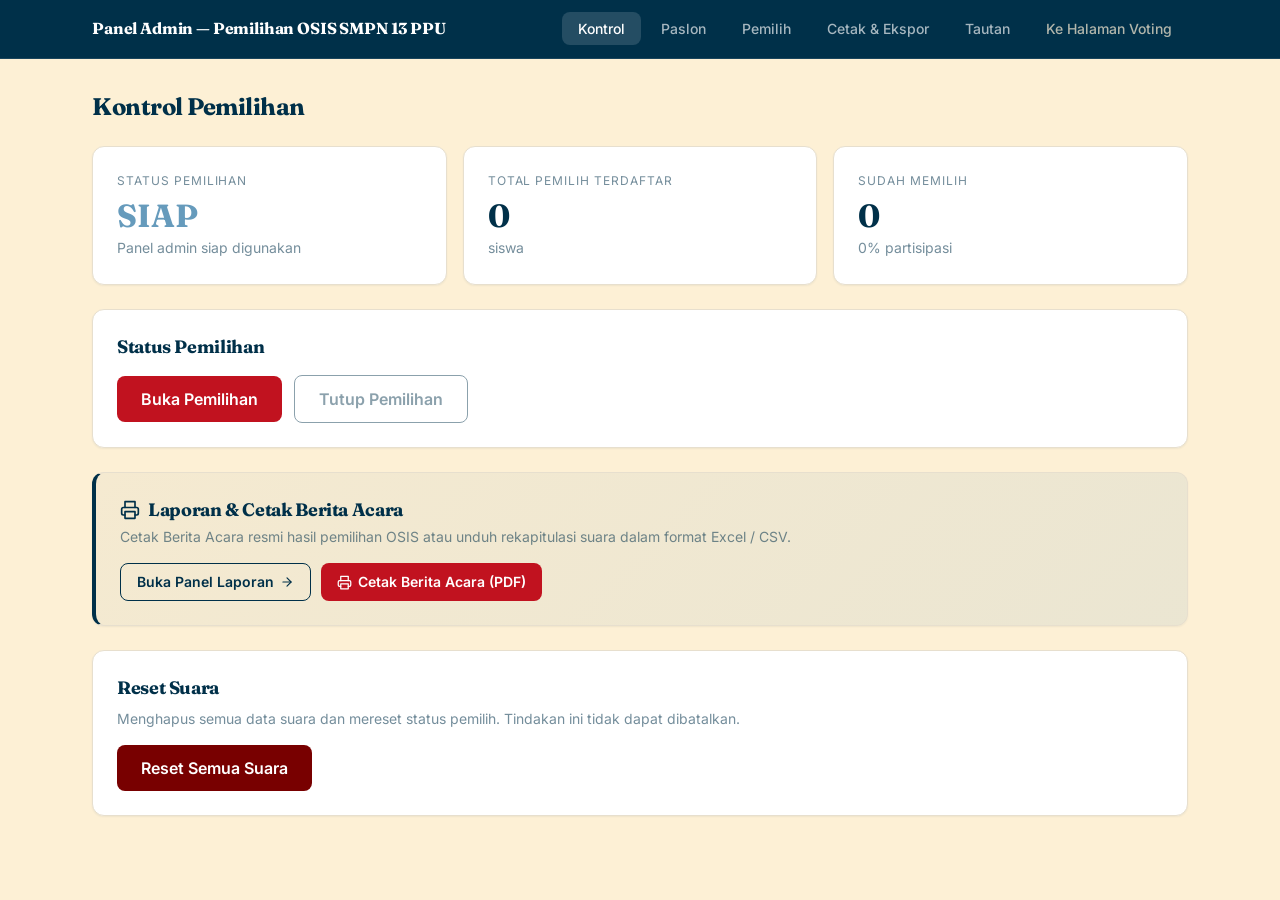
==== commit 012c6131: "feat: simpan pengaturan pejabat/nomor surat berita acara dan ganti semua emotikon dengan icon SVG pr" ====
--- a/admin.html
+++ b/admin.html
@@ -853,7 +853,8 @@
             </div>
             <div style="display: flex; gap: 10px; flex-wrap: wrap;">
               <button class="btn btn-secondary btn-sm" id="btn-quick-goto-laporan" type="button" style="display: inline-flex; align-items: center; gap: 6px;">
-                <span>Buka Panel Laporan &rarr;</span>
+                <span>Buka Panel Laporan</span>
+                <svg width="14" height="14" viewBox="0 0 24 24" fill="none" stroke="currentColor" stroke-width="2" stroke-linecap="round" stroke-linejoin="round"><line x1="5" y1="12" x2="19" y2="12"></line><polyline points="12 5 19 12 12 19"></polyline></svg>
               </button>
               <button class="btn btn-primary btn-sm" id="btn-quick-print" type="button" style="display: inline-flex; align-items: center; gap: 6px;">
                 <svg width="15" height="15" viewBox="0 0 24 24" fill="none" stroke="currentColor" stroke-width="2" stroke-linecap="round" stroke-linejoin="round"><polyline points="6 9 6 2 18 2 18 9"></polyline><path d="M6 18H4a2 2 0 0 1-2-2v-5a2 2 0 0 1 2-2h16a2 2 0 0 1 2 2v5a2 2 0 0 1-2 2h-2"></path><rect x="6" y="14" width="12" height="8"></rect></svg>
@@ -993,12 +994,12 @@
             <div style="display: flex; align-items: center; gap: 8px;">
               <label for="voter-sort-select" style="font-size: 13px; font-weight: 600; color: var(--color-deep-space); white-space: nowrap;">Urutkan:</label>
               <select class="input input-sm" id="voter-sort-select" style="padding: 6px 12px; font-size: 13px; width: auto; min-width: 180px; border-radius: var(--radius-input);">
-                <option value="name_asc">Nama (A &rarr; Z)</option>
-                <option value="name_desc">Nama (Z &rarr; A)</option>
-                <option value="class_asc">Kelas (Kecil &rarr; Besar)</option>
-                <option value="class_desc">Kelas (Besar &rarr; Kecil)</option>
-                <option value="nisn_asc">NISN (Kecil &rarr; Besar)</option>
-                <option value="nisn_desc">NISN (Besar &rarr; Kecil)</option>
+                <option value="name_asc">Nama (A - Z)</option>
+                <option value="name_desc">Nama (Z - A)</option>
+                <option value="class_asc">Kelas (Kecil - Besar)</option>
+                <option value="class_desc">Kelas (Besar - Kecil)</option>
+                <option value="nisn_asc">NISN (Terkecil - Terbesar)</option>
+                <option value="nisn_desc">NISN (Terbesar - Terkecil)</option>
                 <option value="status_notvoted">Belum Memilih Dahulu</option>
                 <option value="status_voted">Sudah Memilih Dahulu</option>
               </select>
@@ -1028,22 +1029,22 @@
                     <input type="checkbox" id="check-all-voters" title="Pilih semua pemilih di halaman ini" aria-label="Pilih semua pemilih" />
                   </th>
                   <th scope="col" class="sortable" data-sort="nisn" title="Klik untuk mengurutkan berdasarkan NISN">
-                    NISN <span class="sort-icon" id="icon-sort-nisn">↕</span>
+                    NISN <span class="sort-icon" id="icon-sort-nisn"><svg width="12" height="12" viewBox="0 0 24 24" fill="none" stroke="currentColor" stroke-width="2.5" stroke-linecap="round" stroke-linejoin="round"><path d="m7 15 5 5 5-5M7 9l5-5 5 5"/></svg></span>
                   </th>
                   <th scope="col" class="sortable sort-active" data-sort="name" title="Klik untuk mengurutkan berdasarkan Nama">
-                    Nama Siswa <span class="sort-icon" id="icon-sort-name">▲</span>
+                    Nama Siswa <span class="sort-icon" id="icon-sort-name"><svg width="12" height="12" viewBox="0 0 24 24" fill="none" stroke="currentColor" stroke-width="2.5" stroke-linecap="round" stroke-linejoin="round"><path d="m18 15-6-6-6 6"/></svg></span>
                   </th>
                   <th scope="col" class="sortable" data-sort="class" title="Klik untuk mengurutkan berdasarkan Kelas">
-                    Kelas <span class="sort-icon" id="icon-sort-class">↕</span>
+                    Kelas <span class="sort-icon" id="icon-sort-class"><svg width="12" height="12" viewBox="0 0 24 24" fill="none" stroke="currentColor" stroke-width="2.5" stroke-linecap="round" stroke-linejoin="round"><path d="m7 15 5 5 5-5M7 9l5-5 5 5"/></svg></span>
                   </th>
                   <th scope="col" class="sortable" data-sort="gender" title="Klik untuk mengurutkan berdasarkan Jenis Kelamin">
-                    Jenis Kelamin <span class="sort-icon" id="icon-sort-gender">↕</span>
+                    Jenis Kelamin <span class="sort-icon" id="icon-sort-gender"><svg width="12" height="12" viewBox="0 0 24 24" fill="none" stroke="currentColor" stroke-width="2.5" stroke-linecap="round" stroke-linejoin="round"><path d="m7 15 5 5 5-5M7 9l5-5 5 5"/></svg></span>
                   </th>
                   <th scope="col" class="sortable" data-sort="religion" title="Klik untuk mengurutkan berdasarkan Agama">
-                    Agama <span class="sort-icon" id="icon-sort-religion">↕</span>
+                    Agama <span class="sort-icon" id="icon-sort-religion"><svg width="12" height="12" viewBox="0 0 24 24" fill="none" stroke="currentColor" stroke-width="2.5" stroke-linecap="round" stroke-linejoin="round"><path d="m7 15 5 5 5-5M7 9l5-5 5 5"/></svg></span>
                   </th>
                   <th scope="col" class="sortable" data-sort="status" title="Klik untuk mengurutkan berdasarkan Status Memilih">
-                    Status <span class="sort-icon" id="icon-sort-status">↕</span>
+                    Status <span class="sort-icon" id="icon-sort-status"><svg width="12" height="12" viewBox="0 0 24 24" fill="none" stroke="currentColor" stroke-width="2.5" stroke-linecap="round" stroke-linejoin="round"><path d="m7 15 5 5 5-5M7 9l5-5 5 5"/></svg></span>
                   </th>
                   <th scope="col" style="text-align: center;">Aksi</th>
                 </tr>
@@ -1140,10 +1141,14 @@
         </div>
 
         <!-- Pengaturan Identitas Berita Acara (Opsional untuk Penyesuaian Nama/NIP) -->
-        <details class="card mb-6" style="padding: 16px 20px;">
-          <summary style="cursor: pointer; font-weight: 600; font-size: var(--text-small); color: var(--color-steel-blue); display: flex; align-items: center; justify-content: space-between;">
-            <span>⚙️ Sesuaikan Pejabat Penandatangan &amp; Nomor Surat Dokumen</span>
-            <span style="font-size: 11px; font-weight: normal; color: rgba(0,48,73,0.6);">Klik untuk mengubah nama / NIP</span>
+        <!-- Pengaturan Identitas Berita Acara (Simpan Nama/NIP ke Penyimpanan) -->
+        <details class="card mb-6" style="padding: 16px 20px;" id="details-doc-config">
+          <summary style="cursor: pointer; font-weight: 600; font-size: var(--text-small); color: var(--color-steel-blue); display: flex; align-items: center; justify-content: space-between; user-select: none;">
+            <span style="display: inline-flex; align-items: center; gap: 8px;">
+              <svg width="18" height="18" viewBox="0 0 24 24" fill="none" stroke="currentColor" stroke-width="2" stroke-linecap="round" stroke-linejoin="round" style="color: var(--color-steel-blue); flex-shrink: 0;"><circle cx="12" cy="12" r="3"></circle><path d="M19.4 15a1.65 1.65 0 0 0 .33 1.82l.06.06a2 2 0 0 1 0 2.83 2 2 0 0 1-2.83 0l-.06-.06a1.65 1.65 0 0 0-1.82-.33 1.65 1.65 0 0 0-1 1.51V21a2 2 0 0 1-2 2 2 2 0 0 1-2-2v-.09A1.65 1.65 0 0 0 9 19.4a1.65 1.65 0 0 0-1.82.33l-.06.06a2 2 0 0 1-2.83 0 2 2 0 0 1 0-2.83l.06-.06a1.65 1.65 0 0 0 .33-1.82 1.65 1.65 0 0 0-1.51-1H3a2 2 0 0 1-2-2 2 2 0 0 1 2-2h.09A1.65 1.65 0 0 0 4.6 9a1.65 1.65 0 0 0-.33-1.82l-.06-.06a2 2 0 0 1 0-2.83 2 2 0 0 1 2.83 0l.06.06a1.65 1.65 0 0 0 1.82.33H9a1.65 1.65 0 0 0 1-1.51V3a2 2 0 0 1 2-2 2 2 0 0 1 2 2v.09a1.65 1.65 0 0 0 1 1.51 1.65 1.65 0 0 0 1.82-.33l.06-.06a2 2 0 0 1 2.83 0 2 2 0 0 1 0 2.83l-.06.06a1.65 1.65 0 0 0-.33 1.82V9a1.65 1.65 0 0 0 1.51 1H21a2 2 0 0 1 2 2 2 2 0 0 1-2 2h-.09a1.65 1.65 0 0 0-1.51 1z"></path></svg>
+              <span>Sesuaikan Pejabat Penandatangan &amp; Nomor Surat Dokumen</span>
+            </span>
+            <span style="font-size: 11px; font-weight: normal; color: rgba(0,48,73,0.6);">Klik untuk mengubah &amp; menyimpan data</span>
           </summary>
           <div style="margin-top: 14px; display: grid; grid-template-columns: repeat(2, 1fr); gap: 12px; font-size: 13px;">
             <div class="input-group">
@@ -1173,6 +1178,24 @@
             <div class="input-group col-span-2">
               <label class="input-label" for="cfg-doc-panitia">Nama Ketua Panitia Pemilihan Siswa</label>
               <input type="text" id="cfg-doc-panitia" class="input input-sm" value="Aura Kasih Ramadhani (Ketua Panitia Pemilihan)" />
+            </div>
+          </div>
+
+          <!-- Tombol Aksi Simpan & Reset Pengaturan Dokumen -->
+          <div style="margin-top: 18px; padding-top: 14px; border-top: 1px solid var(--color-border); display: flex; align-items: center; justify-content: space-between; flex-wrap: wrap; gap: 10px;">
+            <div style="display: flex; align-items: center; gap: 8px;">
+              <button type="button" class="btn btn-primary btn-sm" id="btn-save-doc-config" style="display: inline-flex; align-items: center; gap: 6px;">
+                <svg width="15" height="15" viewBox="0 0 24 24" fill="none" stroke="currentColor" stroke-width="2" stroke-linecap="round" stroke-linejoin="round"><path d="M19 21H5a2 2 0 0 1-2-2V5a2 2 0 0 1 2-2h11l5 5v11a2 2 0 0 1-2 2z"></path><polyline points="17 21 17 13 7 13 7 21"></polyline><polyline points="7 3 7 8 15 8"></polyline></svg>
+                <span>Simpan Pengaturan Dokumen</span>
+              </button>
+              <button type="button" class="btn btn-secondary btn-sm" id="btn-reset-doc-config" style="display: inline-flex; align-items: center; gap: 6px;">
+                <svg width="14" height="14" viewBox="0 0 24 24" fill="none" stroke="currentColor" stroke-width="2" stroke-linecap="round" stroke-linejoin="round"><polyline points="1 4 1 10 7 10"></polyline><path d="M3.51 15a9 9 0 1 0 2.13-9.36L1 10"></path></svg>
+                <span>Kembalikan Default</span>
+              </button>
+            </div>
+            <div id="doc-config-status" style="font-size: 11.5px; color: var(--color-steel-blue); display: inline-flex; align-items: center; gap: 5px;">
+              <svg width="14" height="14" viewBox="0 0 24 24" fill="none" stroke="currentColor" stroke-width="2" stroke-linecap="round" stroke-linejoin="round"><circle cx="12" cy="12" r="10"></circle><polyline points="12 6 12 12 14 14"></polyline></svg>
+              <span id="doc-config-status-text">Data disimpan otomatis ke peramban</span>
             </div>
           </div>
         </details>
@@ -1209,12 +1232,18 @@
           <a href="quickcount.html" target="_blank" rel="noopener" class="card link-card" aria-label="Buka halaman Quick Count">
             <p class="link-card-title">Quick Count Real-time</p>
             <p class="link-card-desc">Layar hasil sementara untuk ditampilkan di proyektor. Diperbarui otomatis setiap 3 detik.</p>
-            <p style="margin-top: 12px; font-size: var(--text-small); color: var(--color-steel-blue);">Buka Quick Count &rarr;</p>
+            <p style="margin-top: 12px; font-size: var(--text-small); color: var(--color-steel-blue); display: inline-flex; align-items: center; gap: 4px;">
+              <span>Buka Quick Count</span>
+              <svg width="14" height="14" viewBox="0 0 24 24" fill="none" stroke="currentColor" stroke-width="2" stroke-linecap="round" stroke-linejoin="round"><line x1="5" y1="12" x2="19" y2="12"></line><polyline points="12 5 19 12 12 19"></polyline></svg>
+            </p>
           </a>
           <a href="analytics.html" target="_blank" rel="noopener" class="card link-card" aria-label="Buka halaman Analitik">
             <p class="link-card-title">Dashboard Analitik</p>
             <p class="link-card-desc">Analisis mendalam: perolehan suara, partisipasi per kelas, dan tren suara per jam.</p>
-            <p style="margin-top: 12px; font-size: var(--text-small); color: var(--color-steel-blue);">Buka Analitik &rarr;</p>
+            <p style="margin-top: 12px; font-size: var(--text-small); color: var(--color-steel-blue); display: inline-flex; align-items: center; gap: 4px;">
+              <span>Buka Analitik</span>
+              <svg width="14" height="14" viewBox="0 0 24 24" fill="none" stroke="currentColor" stroke-width="2" stroke-linecap="round" stroke-linejoin="round"><line x1="5" y1="12" x2="19" y2="12"></line><polyline points="12 5 19 12 12 19"></polyline></svg>
+            </p>
           </a>
         </div>
       </div>
@@ -1505,7 +1534,10 @@
         }
       }
 
-      // 2. Langsung muat tab kontrol
+      // 2. Muat pengaturan dokumen yang tersimpan
+      populateDocConfigInputs();
+
+      // 3. Langsung muat tab kontrol
       await loadTab(currentTab);
     }
 
@@ -1864,7 +1896,7 @@
         setCandidatePhotoPreview(
           res.dataUrl,
           `Ukuran: ${res.sizeKb} KB (Maks 100 KB)`,
-          `Asli: ${res.originalSizeKb} KB → Berhasil dikompresi`
+          `Asli: ${res.originalSizeKb} KB • Berhasil dikompresi`
         );
         showToast(`Foto berhasil dikompresi (${res.sizeKb} KB)`, 'success');
       } catch (err) {
@@ -2065,6 +2097,12 @@
       });
     }
 
+    const SORT_ICONS = {
+      neutral: '<svg width="12" height="12" viewBox="0 0 24 24" fill="none" stroke="currentColor" stroke-width="2.5" stroke-linecap="round" stroke-linejoin="round"><path d="m7 15 5 5 5-5M7 9l5-5 5 5"/></svg>',
+      asc: '<svg width="12" height="12" viewBox="0 0 24 24" fill="none" stroke="currentColor" stroke-width="2.5" stroke-linecap="round" stroke-linejoin="round"><path d="m18 15-6-6-6 6"/></svg>',
+      desc: '<svg width="12" height="12" viewBox="0 0 24 24" fill="none" stroke="currentColor" stroke-width="2.5" stroke-linecap="round" stroke-linejoin="round"><path d="m6 9 6 6 6-6"/></svg>'
+    };
+
     function applySort(col, dir = null) {
       if (dir) {
         currentSortCol = col;
@@ -2086,10 +2124,10 @@
 
         if (c === currentSortCol) {
           th.classList.add('sort-active');
-          icon.textContent = currentSortDir === 'asc' ? '▲' : '▼';
+          icon.innerHTML = currentSortDir === 'asc' ? SORT_ICONS.asc : SORT_ICONS.desc;
         } else {
           th.classList.remove('sort-active');
-          icon.textContent = '↕';
+          icon.innerHTML = SORT_ICONS.neutral;
         }
       });
 
@@ -2640,8 +2678,9 @@
         }
 
         importStatus.innerHTML = `
-          <span style="color:var(--color-success-text); font-weight:500;">
-            ✓ Berkas berhasil dibaca: <strong>${stagedVoters.length} data pemilih</strong> terdeteksi lengkap (NISN, Nama, Kelas, Jenis Kelamin, Agama). Silakan klik tombol <strong>"Mulai Impor Data"</strong> untuk menyimpan ke database.
+          <span style="color:var(--color-success-text); font-weight:500; display:inline-flex; align-items:center; gap:6px;">
+            <svg width="16" height="16" viewBox="0 0 24 24" fill="none" stroke="currentColor" stroke-width="2.5" stroke-linecap="round" stroke-linejoin="round" style="flex-shrink:0;"><path d="M22 11.08V12a10 10 0 1 1-5.93-9.14"></path><polyline points="22 4 12 14.01 9 11.01"></polyline></svg>
+            <span>Berkas berhasil dibaca: <strong>${stagedVoters.length} data pemilih</strong> terdeteksi lengkap (NISN, Nama, Kelas, Jenis Kelamin, Agama). Silakan klik tombol <strong>"Mulai Impor Data"</strong> untuk menyimpan ke database.</span>
           </span>`;
 
       } catch(err) {
@@ -2676,8 +2715,9 @@
           const importedCount = result.data?.imported ?? stagedVoters.length;
           showToast(`Berhasil mengimpor ${importedCount} pemilih!`, 'success');
           importStatus.innerHTML = `
-            <span style="color:var(--color-success-text); font-weight:600;">
-              ✓ Sukses! Sebanyak ${importedCount} data pemilih berhasil diimpor ke dalam Daftar Pemilih Tetap (DPT).
+            <span style="color:var(--color-success-text); font-weight:600; display:inline-flex; align-items:center; gap:6px;">
+              <svg width="16" height="16" viewBox="0 0 24 24" fill="none" stroke="currentColor" stroke-width="2.5" stroke-linecap="round" stroke-linejoin="round" style="flex-shrink:0;"><path d="M22 11.08V12a10 10 0 1 1-5.93-9.14"></path><polyline points="22 4 12 14.01 9 11.01"></polyline></svg>
+              <span>Sukses! Sebanyak ${importedCount} data pemilih berhasil diimpor ke dalam Daftar Pemilih Tetap (DPT).</span>
             </span>`;
           
           votersPage = 0;
@@ -2756,8 +2796,93 @@
       return null;
     }
 
+    // Konfigurasi Standar Pejabat & Berita Acara
+    const DEFAULT_DOC_CONFIG = {
+      nomor: '421.3 / 085 / OSIS-SMPN13 / X / 2026',
+      lokasi: 'UPTD SMP Negeri 13 Penajam Paser Utara',
+      kepsek: 'Drs. H. M. Syahrir, M.Pd.',
+      nipKepsek: '19680512 199412 1 002',
+      pembina: 'Bambang Sutejo, S.Pd.',
+      nipPembina: 'NIP. 19820315 200801 1 011',
+      panitia: 'Aura Kasih Ramadhani (Ketua Panitia Pemilihan)'
+    };
+
+    function getDocConfig() {
+      try {
+        const saved = localStorage.getItem('osis_doc_config');
+        if (saved) {
+          return { ...DEFAULT_DOC_CONFIG, ...JSON.parse(saved) };
+        }
+      } catch (e) {
+        console.warn('Gagal membaca osis_doc_config:', e);
+      }
+      return { ...DEFAULT_DOC_CONFIG };
+    }
+
+    function populateDocConfigInputs() {
+      const cfg = getDocConfig();
+      if ($('cfg-doc-nomor')) $('cfg-doc-nomor').value = cfg.nomor;
+      if ($('cfg-doc-lokasi')) $('cfg-doc-lokasi').value = cfg.lokasi;
+      if ($('cfg-doc-kepsek')) $('cfg-doc-kepsek').value = cfg.kepsek;
+      if ($('cfg-doc-nip-kepsek')) $('cfg-doc-nip-kepsek').value = cfg.nipKepsek;
+      if ($('cfg-doc-pembina')) $('cfg-doc-pembina').value = cfg.pembina;
+      if ($('cfg-doc-nip-pembina')) $('cfg-doc-nip-pembina').value = cfg.nipPembina;
+      if ($('cfg-doc-panitia')) $('cfg-doc-panitia').value = cfg.panitia;
+    }
+
+    function saveDocConfig(showToastNotice = true) {
+      const cfg = {
+        nomor: $('cfg-doc-nomor')?.value.trim() || DEFAULT_DOC_CONFIG.nomor,
+        lokasi: $('cfg-doc-lokasi')?.value.trim() || DEFAULT_DOC_CONFIG.lokasi,
+        kepsek: $('cfg-doc-kepsek')?.value.trim() || DEFAULT_DOC_CONFIG.kepsek,
+        nipKepsek: $('cfg-doc-nip-kepsek')?.value.trim() || DEFAULT_DOC_CONFIG.nipKepsek,
+        pembina: $('cfg-doc-pembina')?.value.trim() || DEFAULT_DOC_CONFIG.pembina,
+        nipPembina: $('cfg-doc-nip-pembina')?.value.trim() || DEFAULT_DOC_CONFIG.nipPembina,
+        panitia: $('cfg-doc-panitia')?.value.trim() || DEFAULT_DOC_CONFIG.panitia
+      };
+      try {
+        localStorage.setItem('osis_doc_config', JSON.stringify(cfg));
+      } catch (e) {
+        console.warn('Gagal menyimpan osis_doc_config:', e);
+      }
+      if (cachedAnalyticsData) {
+        renderBeritaAcaraDocument();
+      }
+      const statusEl = $('doc-config-status-text');
+      if (statusEl) {
+        statusEl.textContent = 'Perubahan data pejabat & nomor surat berhasil disimpan!';
+        statusEl.parentElement.style.color = 'var(--color-success-text)';
+        setTimeout(() => {
+          if (statusEl) {
+            statusEl.textContent = 'Data disimpan otomatis ke peramban';
+            statusEl.parentElement.style.color = 'var(--color-steel-blue)';
+          }
+        }, 3000);
+      }
+      if (showToastNotice) {
+        showToast('Pengaturan pejabat & nomor surat berhasil disimpan!', 'success');
+      }
+    }
+
+    function resetDocConfig() {
+      try {
+        localStorage.removeItem('osis_doc_config');
+      } catch (e) {}
+      populateDocConfigInputs();
+      if (cachedAnalyticsData) {
+        renderBeritaAcaraDocument();
+      }
+      const statusEl = $('doc-config-status-text');
+      if (statusEl) {
+        statusEl.textContent = 'Pengaturan dikembalikan ke format standar.';
+        statusEl.parentElement.style.color = 'var(--color-steel-blue)';
+      }
+      showToast('Pengaturan dokumen dikembalikan ke default.', 'info');
+    }
+
     // Muat Tab Laporan
     async function loadLaporan() {
+      populateDocConfigInputs();
       const docEl = $('berita-acara-doc');
       if (docEl) {
         docEl.innerHTML = '<div style="text-align:center; padding: 48px; color: rgba(0,48,73,0.65);"><p style="font-weight:600; margin-bottom:6px;">Mengambil data pemilihan terbaru...</p><p style="font-size:12px;">Menyusun rekapitulasi perolehan suara dan dokumen Berita Acara.</p></div>';
@@ -2812,14 +2937,15 @@
       const partPct = totalVoters > 0 ? ((totalVotes / totalVoters) * 100).toFixed(1) : '0.0';
       const notVotedPct = totalVoters > 0 ? ((notVoted / totalVoters) * 100).toFixed(1) : '0.0';
 
-      // Ambil nilai konfigurasi pejabat dari form (atau gunakan default)
-      const docNomor = $('cfg-doc-nomor')?.value.trim() || '421.3 / 085 / OSIS-SMPN13 / X / 2026';
-      const docLokasi = $('cfg-doc-lokasi')?.value.trim() || 'UPTD SMP Negeri 13 Penajam Paser Utara';
-      const docKepsek = $('cfg-doc-kepsek')?.value.trim() || 'Drs. H. M. Syahrir, M.Pd.';
-      const docNipKepsek = $('cfg-doc-nip-kepsek')?.value.trim() || '19680512 199412 1 002';
-      const docPembina = $('cfg-doc-pembina')?.value.trim() || 'Bambang Sutejo, S.Pd.';
-      const docNipPembina = $('cfg-doc-nip-pembina')?.value.trim() || 'NIP. 19820315 200801 1 011';
-      const docPanitia = $('cfg-doc-panitia')?.value.trim() || 'Aura Kasih Ramadhani (Ketua Panitia Pemilihan)';
+      // Ambil nilai konfigurasi pejabat dari input aktif atau penyimpanan lokal
+      const activeCfg = getDocConfig();
+      const docNomor = $('cfg-doc-nomor')?.value.trim() || activeCfg.nomor;
+      const docLokasi = $('cfg-doc-lokasi')?.value.trim() || activeCfg.lokasi;
+      const docKepsek = $('cfg-doc-kepsek')?.value.trim() || activeCfg.kepsek;
+      const docNipKepsek = $('cfg-doc-nip-kepsek')?.value.trim() || activeCfg.nipKepsek;
+      const docPembina = $('cfg-doc-pembina')?.value.trim() || activeCfg.pembina;
+      const docNipPembina = $('cfg-doc-nip-pembina')?.value.trim() || activeCfg.nipPembina;
+      const docPanitia = $('cfg-doc-panitia')?.value.trim() || activeCfg.panitia;
 
       // Tanggal Bahasa Indonesia
       const sekarang = new Date();
@@ -2868,7 +2994,7 @@
               <td style="font-size:11.5px; font-style:italic;">${angkaKeTerbilang(vCount)} Suara</td>
               <td style="text-align:center; font-weight:700;">${pct}%</td>
               <td style="text-align:center; font-size:11.5px;">
-                ${isHighest ? (isClosed ? '<span style="font-weight:700; color:#1e6b3a;">★ TERPILIH</span>' : '<span style="font-weight:700; color:#003049;">Unggul Sementara</span>') : '—'}
+                ${isHighest ? (isClosed ? '<span style="display:inline-flex; align-items:center; gap:4px; font-weight:700; color:#1e6b3a;"><svg width="12" height="12" viewBox="0 0 24 24" fill="currentColor"><polygon points="12 2 15.09 8.26 22 9.27 17 14.14 18.18 21.02 12 17.77 5.82 21.02 7 14.14 2 9.27 8.91 8.26 12 2"></polygon></svg>TERPILIH</span>' : '<span style="display:inline-flex; align-items:center; gap:4px; font-weight:700; color:#003049;"><svg width="12" height="12" viewBox="0 0 24 24" fill="none" stroke="currentColor" stroke-width="2.5"><polyline points="22 7 13.5 15.5 8.5 10.5 2 17"></polyline><polyline points="16 7 22 7 22 13"></polyline></svg>Unggul Sementara</span>') : '—'}
               </td>
             </tr>
           `;
@@ -2931,8 +3057,10 @@
 
         winnerBoxHtml = `
           <div class="doc-winner-box page-break-avoid">
-            <div class="doc-winner-title">
-              ${isClosed ? '★ PASANGAN CALON TERPILIH KETUA & WAKIL KETUA OSIS ★' : '★ PASANGAN CALON DENGAN PEROLEHAN SUARA TERBANYAK (SEMENTARA) ★'}
+            <div class="doc-winner-title" style="display:flex; align-items:center; justify-content:center; gap:6px;">
+              <svg width="13" height="13" viewBox="0 0 24 24" fill="currentColor"><polygon points="12 2 15.09 8.26 22 9.27 17 14.14 18.18 21.02 12 17.77 5.82 21.02 7 14.14 2 9.27 8.91 8.26 12 2"></polygon></svg>
+              <span>${isClosed ? 'PASANGAN CALON TERPILIH KETUA & WAKIL KETUA OSIS' : 'PASANGAN CALON PEROLEHAN SUARA TERBANYAK (SEMENTARA)'}</span>
+              <svg width="13" height="13" viewBox="0 0 24 24" fill="currentColor"><polygon points="12 2 15.09 8.26 22 9.27 17 14.14 18.18 21.02 12 17.77 5.82 21.02 7 14.14 2 9.27 8.91 8.26 12 2"></polygon></svg>
             </div>
             <div class="doc-winner-name">
               PASANGAN CALON NOMOR URUT ${escHtml(winner.number)}
@@ -3377,10 +3505,14 @@
     $('btn-export-csv-rekap')?.addEventListener('click', exportRekapCsv);
     $('btn-export-csv-dpt')?.addEventListener('click', exportDptCsv);
 
-    // Live update saat input konfigurasi dokumen diubah
+    // Pengaturan Konfigurasi Dokumen (Simpan & Reset)
+    $('btn-save-doc-config')?.addEventListener('click', () => saveDocConfig(true));
+    $('btn-reset-doc-config')?.addEventListener('click', resetDocConfig);
+
+    // Live update & auto-save saat input konfigurasi dokumen diubah
     ['cfg-doc-nomor', 'cfg-doc-lokasi', 'cfg-doc-kepsek', 'cfg-doc-nip-kepsek', 'cfg-doc-pembina', 'cfg-doc-nip-pembina', 'cfg-doc-panitia'].forEach(id => {
       $(id)?.addEventListener('input', () => {
-        if (cachedAnalyticsData) renderBeritaAcaraDocument();
+        saveDocConfig(false);
       });
     });
 
